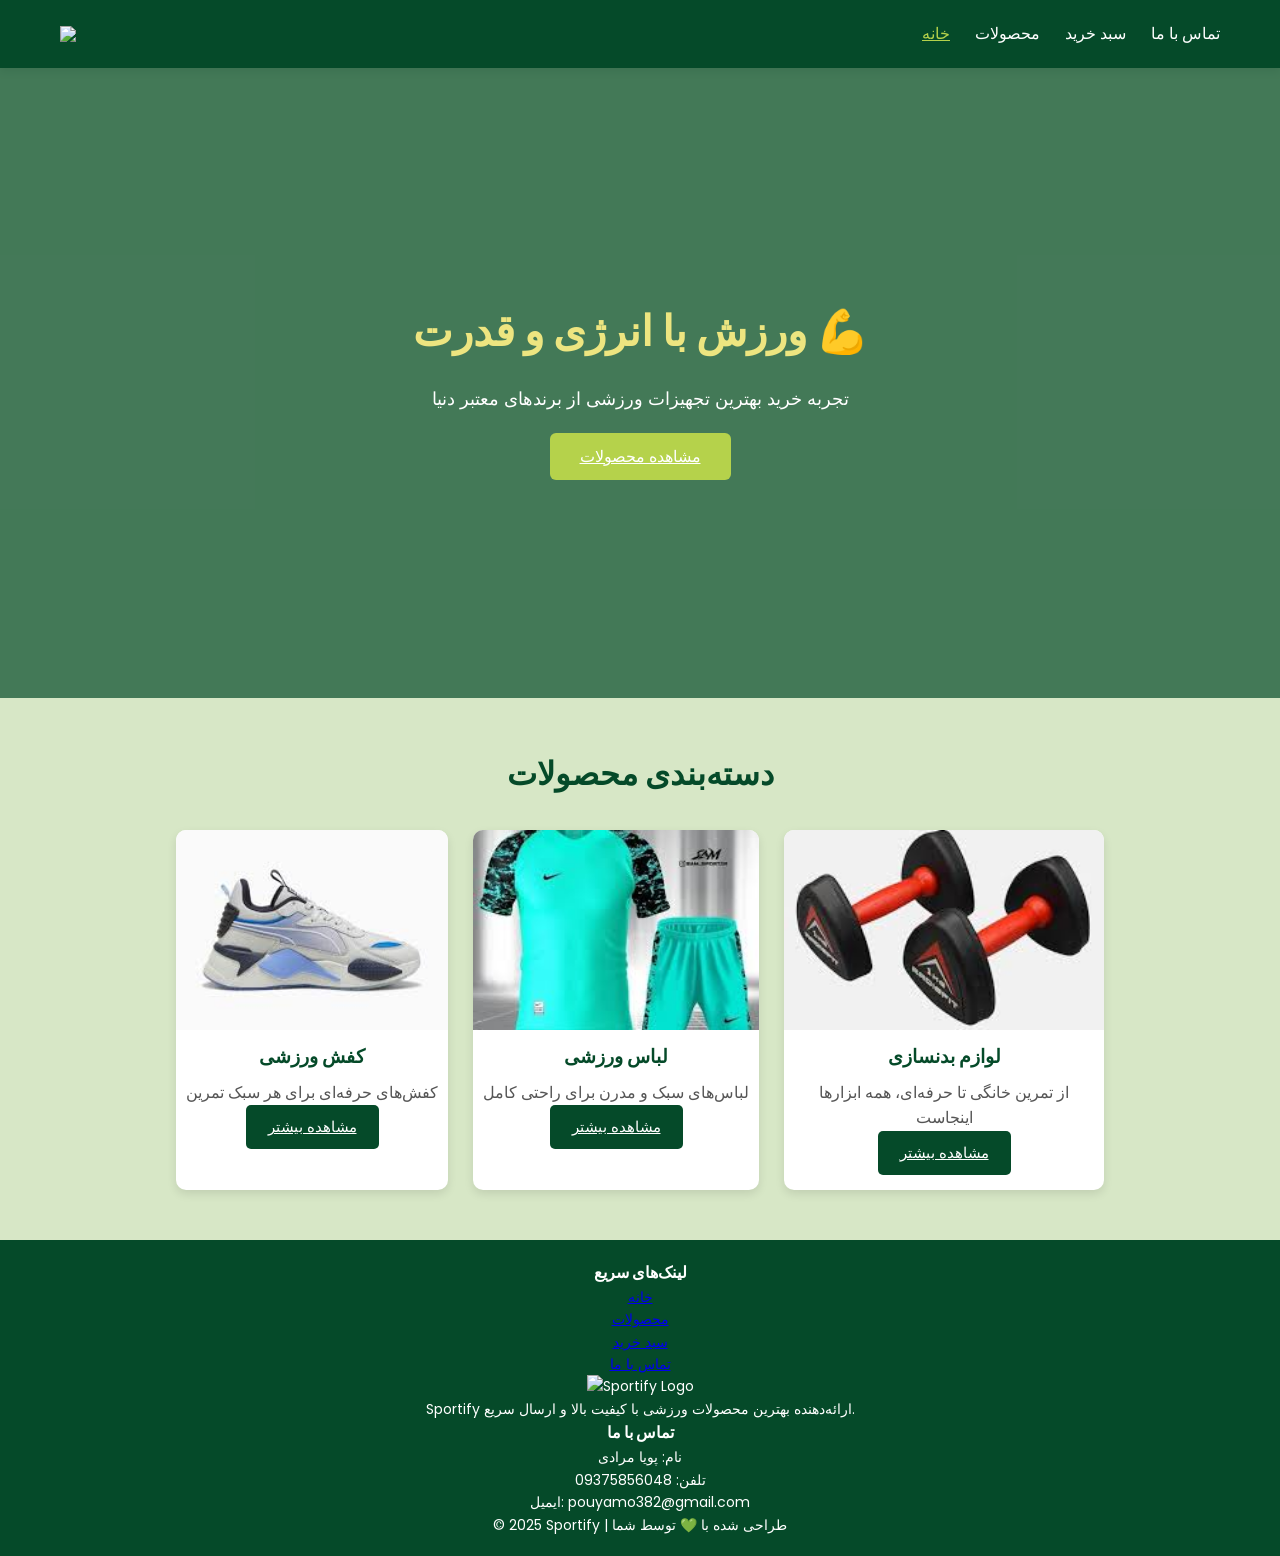
==== index.html @ aa698b8b "Update index.html" ====
<!DOCTYPE html>
<html lang="fa">
<head>
  <meta charset="UTF-8">
  <meta name="viewport" content="width=device-width, initial-scale=1.0">
  <title>فروشگاه ورزشی | Sportify</title>
  <link href="https://fonts.googleapis.com/css2?family=Poppins:wght@300;400;600&display=swap" rel="stylesheet">
  <link rel="stylesheet" href="assets/css/style.css">
  <link rel="stylesheet" href="assets/css/light.css">
</head>
<body>

<header>
  <nav class="navbar">
<div class="logo">
  <img src="assets/logo/logonomy-1763446210430.jpeg" >
  
</div>
    <ul class="nav-menu">
      <li><a href="index.html" class="active">خانه</a></li>
      <li><a href="product.html">محصولات</a></li>
      <li><a href="cart.html">سبد خرید</a></li>
     
      <li><a href="contact.html">تماس با ما</a></li>
    </ul>
  </nav>
</header>

<section class="hero">
  <div class="overlay"></div>
  <div class="hero-content">
    <h1>ورزش با انرژی و قدرت 💪</h1>
    <p>تجربه خرید بهترین تجهیزات ورزشی از برندهای معتبر دنیا</p>
    <a href="product.html" class="btn-primary">مشاهده محصولات</a>
  </div>
</section>

<section class="categories">
  <h2>دسته‌بندی محصولات</h2>
  <div class="category-cards">
    <div class="category-card">
      <img src="assets/images/x.jpg" alt="کفش ورزشی">
      <h3>کفش ورزشی</h3>
      <p>کفش‌های حرفه‌ای برای هر سبک تمرین</p>
      <a href="product.html" class="btn-accent">مشاهده بیشتر</a>
    </div>
    <div class="category-card">
      <img src="assets/images/sport.jpg" alt="لباس ورزشی">
      <h3>لباس ورزشی</h3>
      <p>لباس‌های سبک و مدرن برای راحتی کامل</p>
      <a href="product.html" class="btn-accent">مشاهده بیشتر</a>
    </div>
    <div class="category-card">
      <img src="assets/images/b.jpg" alt="لوازم بدنسازی">
      <h3>لوازم بدنسازی</h3>
      <p>از تمرین خانگی تا حرفه‌ای، همه ابزارها اینجاست</p>
      <a href="product.html" class="btn-accent">مشاهده بیشتر</a>
    </div>
  </div>
</section>

<footer>
  <div class="footer-container">
    <!-- لینک‌های سریع سمت چپ -->
    <div class="footer-links">
      <h3>لینک‌های سریع</h3>
      <ul>
        <li><a href="index.html">خانه</a></li>
        <li><a href="product.html">محصولات</a></li>
        <li><a href="cart.html">سبد خرید</a></li>
        <li><a href="contact.html">تماس با ما</a></li>
      </ul>
    </div>

    <!-- لوگو در وسط -->
    <div class="footer-logo-container">
      <img src="assets/logo/logonomy-1763446210430.jpeg" alt="Sportify Logo" class="footer-logo">
      <p class="footer-logo-text">Sportify ارائه‌دهنده بهترین محصولات ورزشی با کیفیت بالا و ارسال سریع.</p>
    </div>

    <!-- اطلاعات تماس سمت راست -->
    <div class="footer-about">
      <h3>تماس با ما</h3>
      <p>نام: پویا مرادی</p>
      <p>تلفن: 09375856048</p>
      <p>ایمیل: pouyamo382@gmail.com</p>
    </div>
  </div>

  <div class="footer-bottom">
    <p>© 2025 Sportify | طراحی شده با 💚 توسط شما</p>
  </div>
</footer>



</body>
</html>
---- assets/css/style.css ----
/* 🌈 رنگ‌ها */
:root {
  --primary: #054a29;
  --secondary: #b5d24b;
  --tertiary: #04a777;
  --accent: #ede580;
  --background: #d7e7c6;
  --surface: #ffffff;
  --text: #1a1a1a;
  --on-primary: #ffffff;
}

/* ⚙️ پایه */
* {
  margin: 0;
  padding: 0;
  box-sizing: border-box;
}

body {
  font-family: 'Poppins', sans-serif;
  background-color: var(--background);
  color: var(--text);
  line-height: 1.6;

  text-align: right; /* راست‌چین کردن تمام متن‌ها */
}


/* 🔹 هدر و منوی اصلی */
header {
  background: var(--primary);
  box-shadow: 0 4px 8px rgba(0,0,0,0.1);
}

.navbar {
  max-width: 1200px;
  margin: 0 auto;
  padding: 15px 20px;
  display: flex;
  justify-content: space-between;
  align-items: center;
}

.logo {
  font-size: 24px;
  font-weight: 700;
  color: var(--on-primary);
}

.logo span {
  color: var(--accent);
  text-decoration: underline;
}

.nav-menu {
  list-style: none;
  display: flex;
  gap: 25px;
}

.nav-menu a {
  color: var(--on-primary);
  font-weight: 500;
  font-size: 16px;
  text-decoration: none;
  transition: 0.3s ease;
}

.nav-menu a:hover,
.nav-menu a.active {
  color: var(--secondary);
  text-decoration: underline;
}

/* 🔹 Hero */
.hero {
  position: relative;
  background: url('../images/hero-bg.jpg') no-repeat center center/cover;
  height: 70vh;
  display: flex;
  align-items: center;
  justify-content: center;
  text-align: center;
  color: var(--on-primary);
}

.hero .overlay {
  position: absolute;
  top: 0;
  left: 0;
  width: 100%;
  height: 100%;
  background: rgba(5, 74, 41, 0.7);
}

.hero-content {
  position: relative;
  z-index: 2;
  max-width: 700px;
}

.hero h1 {
  font-size: 42px;
  margin-bottom: 20px;
  color: var(--accent);
}

.hero p {
  font-size: 18px;
  margin-bottom: 30px;
}

/* 🔹 دکمه‌ها */
.btn-primary {
  background-color: var(--secondary);
  color: var(--on-primary);
  padding: 12px 30px;
  border-radius: 6px;
  font-size: 16px;
  transition: 0.3s ease;
  cursor: pointer;
  border: none;
}

.btn-primary:hover {
  background-color: var(--tertiary);
}

.btn-accent {
  background-color: var(--primary);
  color: var(--on-primary);
  padding: 10px 22px;
  border-radius: 5px;
  font-size: 15px;
  transition: 0.3s ease;
}

.btn-accent:hover {
  background-color: var(--secondary);
}

/* 🔹 دسته‌بندی‌ها و کارت محصولات */
.categories, .special-products {
  max-width: 1200px;
  margin: 50px auto;
  text-align: center;
}

.categories h2, .special-products h2 {
  color: var(--primary);
  font-size: 32px;
  margin-bottom: 30px;
}

.category-cards, .product-cards {
  display: flex;
  flex-wrap: wrap;
  gap: 25px;
  justify-content: center;
}

.category-card, .product-card {
  background: var(--surface);
  border-radius: 10px;
  box-shadow: 0 4px 10px rgba(0,0,0,0.1);
  overflow: hidden;
  max-width: 320px;
  transition: 0.3s ease;
  display: flex;
  flex-direction: column;
  align-items: center;
  padding-bottom: 15px;
}

.category-card:hover, .product-card:hover {
  transform: translateY(-5px);
}

.category-card img, .product-card img {
  width: 100%;
  height: 200px;
  object-fit: cover;
}

.category-card h3, .product-card h3 {
  margin: 12px 0 8px;
  color: var(--primary);
}

.category-card p, .product-card p {
  color: #555;
  padding: 0 10px;
  text-align: center;
}

.product-card .price {
  font-weight: 600;
  color: var(--tertiary);
  margin: 10px 0;
}

/* 🔹 فرم ثبت سفارش و پرداخت */
.checkout, .payment, .invoice {
  max-width: 600px;
  margin: 40px auto;
  background: var(--surface);
  padding: 25px;
  border-radius: 8px;
  box-shadow: 0 4px 12px rgba(0,0,0,0.1);
}

.checkout h2, .payment h2, .invoice h2 {
  color: var(--primary);
  margin-bottom: 20px;
  text-align: center;
}

.form-group {
  margin-bottom: 15px;
  display: flex;
  flex-direction: column;
}

label {
  margin-bottom: 5px;
  color: var(--text);
  font-size: 16px;
  text-align: right; /* راست‌چین کردن تگ‌های label */
}

input, textarea, select {
  padding: 10px;
  border-radius: 5px;
  border: 1px solid #ccc;
  font-size: 15px;
  text-align: right; /* راست‌چین کردن محتوای input و textarea */
}
textarea {
  resize: vertical;
}

footer {
  background-color: var(--primary);
  color: var(--on-primary);
  text-align: center;
  padding: 20px 10px;
  font-size: 14px;
  margin-top: 50px;
}
/* 🔹 بخش سبد خرید */
.cart {
  max-width: 800px; /* کاهش عرض به 800px */
  margin: 50px auto;
  padding: 20px;
  background: var(--surface);
  border-radius: 10px;
  box-shadow: 0 4px 10px rgba(0,0,0,0.1);
}


.cart h2 {
  color: var(--primary);
  font-size: 28px; /* کمی کوچک‌تر کردن سایز برای متناسب‌تر بودن */
  margin-bottom: 20px;
  text-align: center;
}

.cart-items {
  display: flex;
  flex-direction: column;
  gap: 15px; /* کاهش فاصله میان آیتم‌ها */
}

.cart-item {
  display: flex;
  background: var(--surface);
  border-radius: 10px;
  box-shadow: 0 4px 8px rgba(0,0,0,0.1);
  padding: 15px;
  align-items: center;
  transition: 0.3s ease;
  justify-content: space-between; /* استفاده از space-between برای فاصله‌گذاری بهینه */
}

.cart-item:hover {
  transform: translateY(-3px);
}

.cart-item img {
  width: 80px; /* کاهش عرض تصویر برای مناسب‌تر شدن */
  height: 80px;
  object-fit: cover;
  border-radius: 8px;
  margin-left: 15px;
}

.item-details {
  flex: 1;
  display: flex;
  flex-direction: column;
  gap: 8px;
  text-align: right;
}

.item-details h3 {
  color: var(--primary);
  margin: 0;
  font-size: 16px;
}

.item-details p {
  color: var(--tertiary);
  font-weight: 600;
}

.item-details label {
  font-size: 14px;
  color: var(--text);
}

.item-details input[type="number"] {
  width: 60px;
  padding: 5px;
  border-radius: 5px;
  border: 1px solid #ccc;
  font-size: 14px;
}


.btn-remove {
  background-color: #e74c3c;
  color: #fff;
  border: none;
  padding: 4px 10px;
  border-radius: 5px;
  font-size: 12px;
  cursor: pointer;
  transition: 0.3s ease;
  width: auto;
}

.btn-remove:hover {
  background-color: #c0392b;
}

/* جمع‌بندی سبد خرید */
.cart-summary {
  display: flex;
  justify-content: space-between;
  align-items: center;
  padding: 20px;
  background: var(--surface);
  border-radius: 10px;
  box-shadow: 0 4px 10px rgba(0,0,0,0.1);
  margin-top: 20px;
}

.cart-summary p {
  font-size: 18px;
  font-weight: 600;
  color: var(--primary);
}

/* دکمه تایید در خلاصه سبد خرید */
.cart-summary .btn-primary {
  background-color: var(--secondary); /* رنگ دکمه */
  color: var(--on-primary);
  padding: 8px 16px; /* کاهش padding برای دکمه کوچکتر */
  font-size: 14px; /* اندازه فونت کوچک‌تر */
  border-radius: 5px;
  cursor: pointer;
  transition: 0.3s ease;
  width: auto; /* عرض خود دکمه */
  text-align: center;
}

.cart-summary .btn-primary:hover {
  background-color: var(--tertiary); /* تغییر رنگ در hover */
}

/* واکنش‌گرایی */
@media screen and (max-width: 768px) {
  .cart {
    max-width: 100%; /* برای دستگاه‌های کوچک، تمام عرض صفحه */
    padding: 15px; /* کاهش پدینگ */
  }

  .cart-item {
    flex-direction: column;
    align-items: flex-start;
  }

  .cart-item img {
    margin-left: 0;
    margin-bottom: 10px;
  }

  .cart-summary {
    flex-direction: column;
    align-items: flex-start;
    gap: 15px;
    text-align: left;
  }

  .cart-summary p {
    font-size: 16px;
  }

  .cart-summary .btn-primary {
    width: 100%; /* دکمه تمام عرض در صفحه موبایل */
  }
}
/* انتخاب محل تحویل */
.delivery-location {
  margin: 20px 0;
}

.delivery-location input {
  margin-right: 10px;
}

/* انتخاب تاریخ و زمان تحویل */
.delivery-date {
  margin: 20px 0;
}

.delivery-date input {
  margin: 5px 0;
  padding: 8px;
  border-radius: 5px;
  border: 1px solid #ccc;

}

/* انتخاب زمان پرداخت */
.payment-time {
  margin: 20px 0;
}

.payment-time input {
  margin-right: 10px;
}

/* انتخاب نحوه پرداخت */
.payment-method {
  margin: 20px 0;
}

.payment-method select {
  padding: 8px;
  border-radius: 5px;
  border: 1px solid #ccc;
  font-size: 14px;
}

/* پیش فاکتور */
.invoice-preview table {
  width: 100%;
  border-collapse: collapse;
}

.invoice-preview th, .invoice-preview td {
  padding: 10px;
  text-align: left;
  border-bottom: 1px solid #ddd;
  text-align: right;
}

.invoice-preview p {
  margin-top: 15px;
  font-size: 18px;
  font-weight: bold;
}
---- assets/css/light.css ----
.light {
  --md-sys-color-primary: rgb(64 104 54);
  --md-sys-color-surface-tint: rgb(64 104 54);
  --md-sys-color-on-primary: rgb(255 255 255);
  --md-sys-color-primary-container: rgb(192 239 175);
  --md-sys-color-on-primary-container: rgb(41 80 32);
  --md-sys-color-secondary: rgb(64 104 53);
  --md-sys-color-on-secondary: rgb(255 255 255);
  --md-sys-color-secondary-container: rgb(193 239 175);
  --md-sys-color-on-secondary-container: rgb(41 79 32);
  --md-sys-color-tertiary: rgb(33 106 77);
  --md-sys-color-on-tertiary: rgb(255 255 255);
  --md-sys-color-tertiary-container: rgb(169 242 205);
  --md-sys-color-on-tertiary-container: rgb(0 81 55);
  --md-sys-color-error: rgb(186 26 26);
  --md-sys-color-on-error: rgb(255 255 255);
  --md-sys-color-error-container: rgb(255 218 214);
  --md-sys-color-on-error-container: rgb(147 0 10);
  --md-sys-color-background: rgb(248 251 241);
  --md-sys-color-on-background: rgb(25 29 23);
  --md-sys-color-surface: rgb(248 251 241);
  --md-sys-color-on-surface: rgb(25 29 23);
  --md-sys-color-surface-variant: rgb(223 228 215);
  --md-sys-color-on-surface-variant: rgb(67 72 63);
  --md-sys-color-outline: rgb(115 121 110);
  --md-sys-color-outline-variant: rgb(195 200 188);
  --md-sys-color-shadow: rgb(0 0 0);
  --md-sys-color-scrim: rgb(0 0 0);
  --md-sys-color-inverse-surface: rgb(46 50 43);
  --md-sys-color-inverse-on-surface: rgb(239 242 232);
  --md-sys-color-inverse-primary: rgb(165 211 149);
  --md-sys-color-primary-fixed: rgb(192 239 175);
  --md-sys-color-on-primary-fixed: rgb(1 34 0);
  --md-sys-color-primary-fixed-dim: rgb(165 211 149);
  --md-sys-color-on-primary-fixed-variant: rgb(41 80 32);
  --md-sys-color-secondary-fixed: rgb(193 239 175);
  --md-sys-color-on-secondary-fixed: rgb(1 34 0);
  --md-sys-color-secondary-fixed-dim: rgb(166 211 149);
  --md-sys-color-on-secondary-fixed-variant: rgb(41 79 32);
  --md-sys-color-tertiary-fixed: rgb(169 242 205);
  --md-sys-color-on-tertiary-fixed: rgb(0 33 20);
  --md-sys-color-tertiary-fixed-dim: rgb(141 213 178);
  --md-sys-color-on-tertiary-fixed-variant: rgb(0 81 55);
  --md-sys-color-surface-dim: rgb(216 219 210);
  --md-sys-color-surface-bright: rgb(248 251 241);
  --md-sys-color-surface-container-lowest: rgb(255 255 255);
  --md-sys-color-surface-container-low: rgb(242 245 235);
  --md-sys-color-surface-container: rgb(236 239 229);
  --md-sys-color-surface-container-high: rgb(230 233 224);
  --md-sys-color-surface-container-highest: rgb(225 228 218);
}
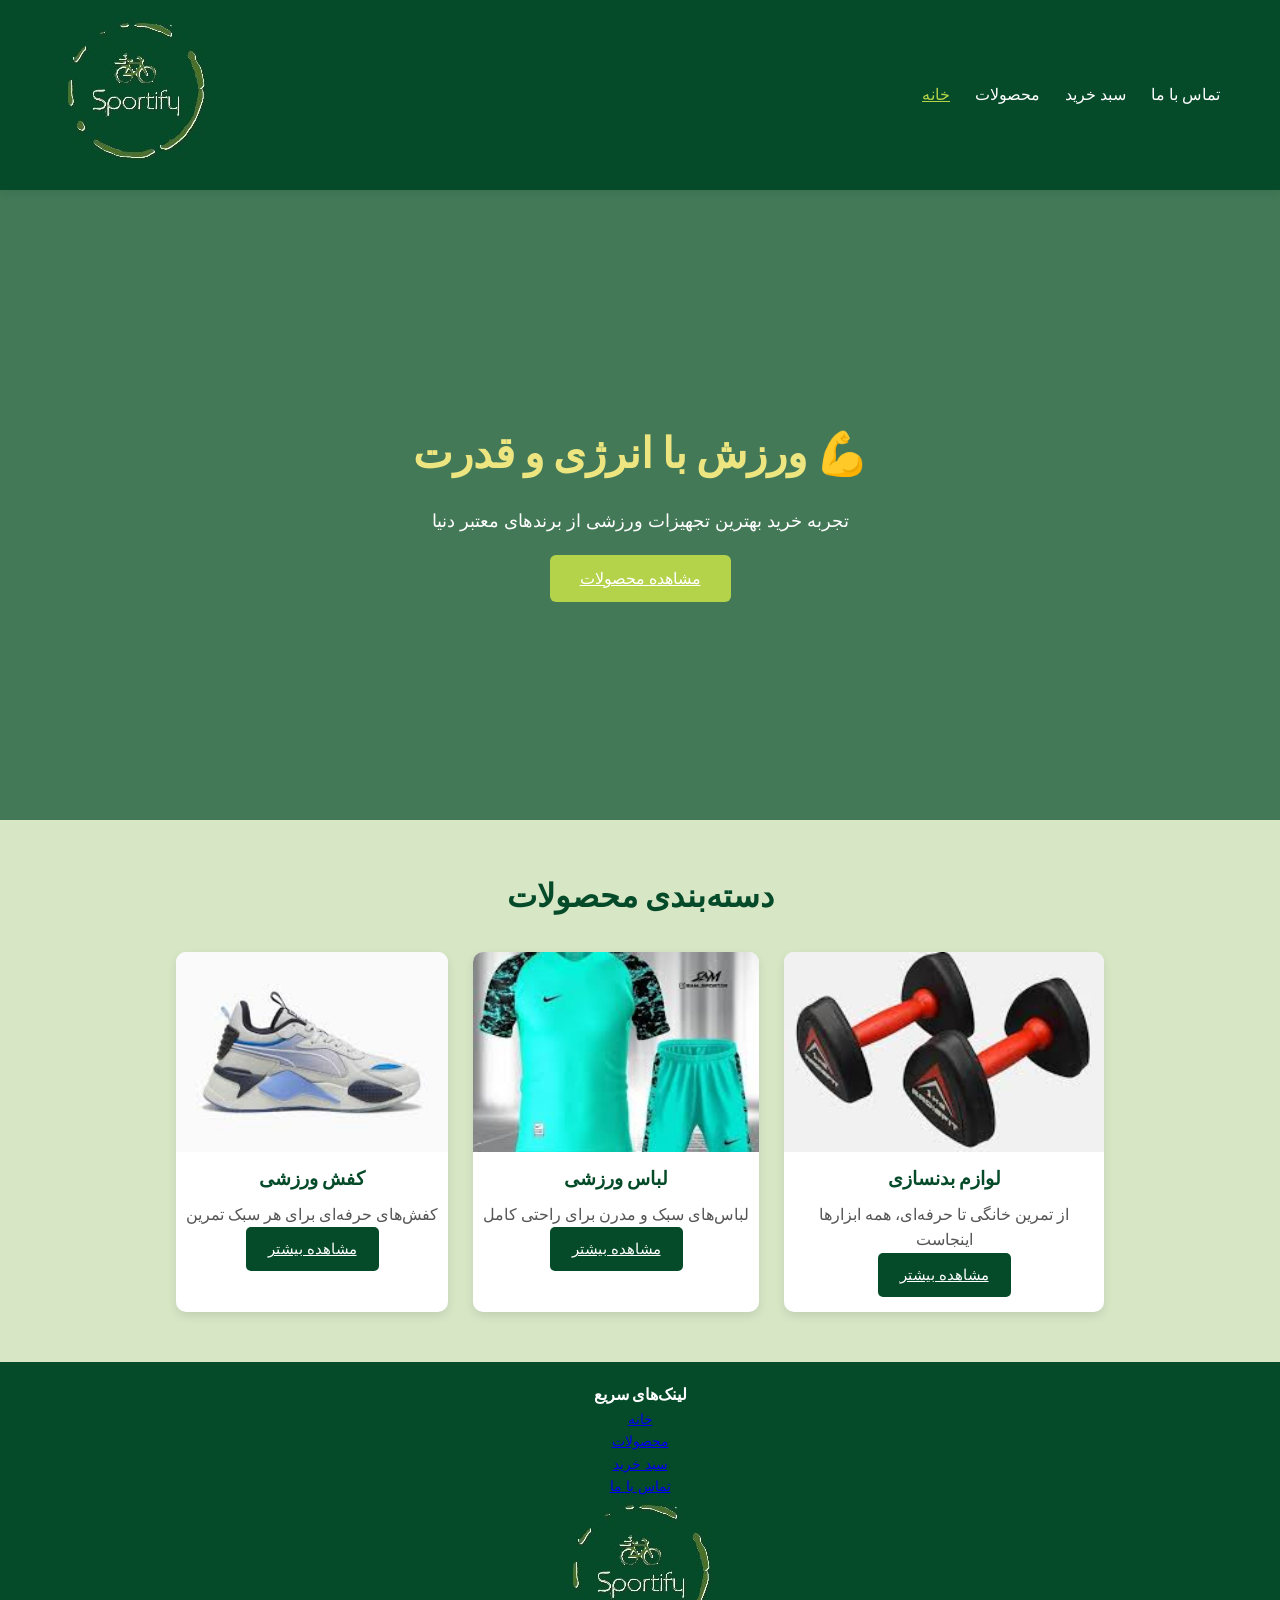
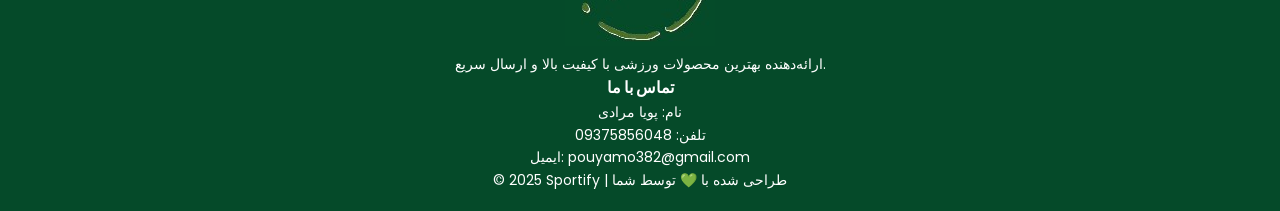
==== commit f0b8e001: "Update index.html" ====
--- a/index.html
+++ b/index.html
@@ -75,7 +75,7 @@
     <!-- لوگو در وسط -->
     <div class="footer-logo-container">
       <img src="assets/logo/logonomy-1763446210430.jpeg" alt="Sportify Logo" class="footer-logo">
-      <p class="footer-logo-text">Sportify ارائه‌دهنده بهترین محصولات ورزشی با کیفیت بالا و ارسال سریع.</p>
+      <p class="footer-logo-text"> ارائه‌دهنده بهترین محصولات ورزشی با کیفیت بالا و ارسال سریع.</p>
     </div>
 
     <!-- اطلاعات تماس سمت راست -->
@@ -96,3 +96,4 @@
 
 </body>
 </html>
+
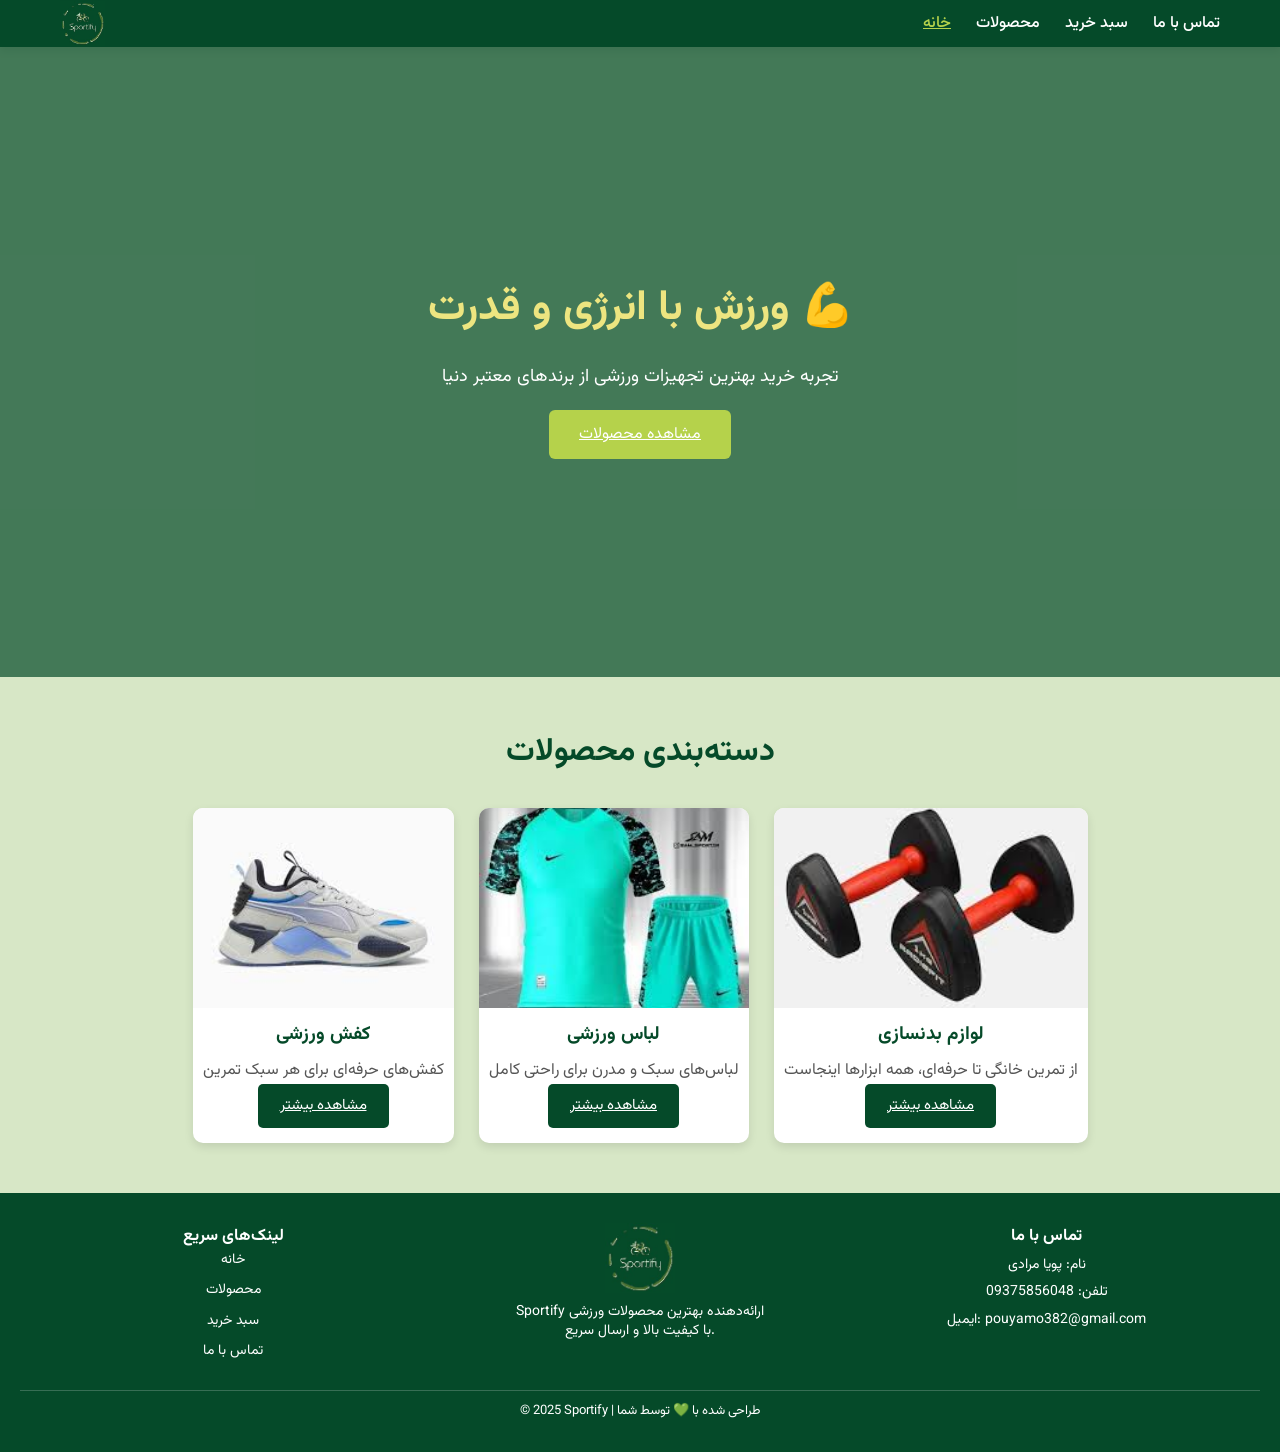
==== commit 44f7c446: "Update index.html" ====
--- a/index.html
+++ b/index.html
@@ -7,6 +7,10 @@
   <link href="https://fonts.googleapis.com/css2?family=Poppins:wght@300;400;600&display=swap" rel="stylesheet">
   <link rel="stylesheet" href="assets/css/style.css">
   <link rel="stylesheet" href="assets/css/light.css">
+  <link rel="preconnect" href="https://fonts.googleapis.com">
+<link rel="preconnect" href="https://fonts.gstatic.com" crossorigin>
+<link href="https://fonts.googleapis.com/css2?family=Vazirmatn:wght@100..900&display=swap" rel="stylesheet">
+
 </head>
 <body>
 
@@ -75,7 +79,7 @@
     <!-- لوگو در وسط -->
     <div class="footer-logo-container">
       <img src="assets/logo/logonomy-1763446210430.jpeg" alt="Sportify Logo" class="footer-logo">
-      <p class="footer-logo-text"> ارائه‌دهنده بهترین محصولات ورزشی با کیفیت بالا و ارسال سریع.</p>
+      <p class="footer-logo-text">Sportify ارائه‌دهنده بهترین محصولات ورزشی با کیفیت بالا و ارسال سریع.</p>
     </div>
 
     <!-- اطلاعات تماس سمت راست -->
@@ -96,4 +100,3 @@
 
 </body>
 </html>
-
--- a/assets/css/style.css
+++ b/assets/css/style.css
@@ -1,4 +1,4 @@
-/* 🌈 رنگ‌ها */
+
 :root {
   --primary: #054a29;
   --secondary: #b5d24b;
@@ -10,7 +10,7 @@
   --on-primary: #ffffff;
 }
 
-/* ⚙️ پایه */
+
 * {
   margin: 0;
   padding: 0;
@@ -18,11 +18,10 @@
 }
 
 body {
-  font-family: 'Poppins', sans-serif;
+  font-family: 'Vazirmatn', sans-serif; /* تغییر فونت به Vazirmatn */
   background-color: var(--background);
   color: var(--text);
   line-height: 1.6;
-
   text-align: right; /* راست‌چین کردن تمام متن‌ها */
 }
 
@@ -36,22 +35,36 @@
 .navbar {
   max-width: 1200px;
   margin: 0 auto;
-  padding: 15px 20px;
+  padding: 1px 20px;
   display: flex;
   justify-content: space-between;
   align-items: center;
 }
 
 .logo {
+  display: flex;
+  align-items: center;
+  gap: 100px;
   font-size: 24px;
   font-weight: 700;
   color: var(--on-primary);
+  margin-right: auto;
+  padding-left: 0;
+}
+
+.logo img {
+  height: 45px;
+  width: auto;
+  display: block;
 }
 
 .logo span {
   color: var(--accent);
   text-decoration: underline;
-}
+  font-size: 22px;
+  font-weight: 700;
+}
+
 
 .nav-menu {
   list-style: none;
@@ -332,12 +345,14 @@
   background-color: #e74c3c;
   color: #fff;
   border: none;
-  padding: 4px 10px;
-  border-radius: 5px;
-  font-size: 12px;
+  padding: 8px 20px; 
+  border-radius: 5px;
+  font-size: 14px;
   cursor: pointer;
   transition: 0.3s ease;
-  width: auto;
+  width: auto; 
+  display: inline-block; 
+  text-align: center; 
 }
 
 .btn-remove:hover {
@@ -472,3 +487,88 @@
   font-size: 18px;
   font-weight: bold;
 }
+footer {
+  background-color: var(--primary);
+  color: var(--on-primary);
+  padding: 30px 20px;
+  font-size: 14px;
+}
+
+.footer-container {
+  display: flex;
+  justify-content: space-between;
+  align-items: flex-start;
+  max-width: 1200px;
+  margin: 0 auto;
+  gap: 20px;
+  flex-wrap: wrap;
+  text-align: center;
+}
+
+.footer-links, .footer-about, .footer-logo-container {
+  flex: 1 1 30%;
+}
+
+.footer-links ul {
+  list-style: none;
+  padding: 0;
+}
+
+.footer-links ul li {
+  margin-bottom: 8px;
+}
+
+.footer-links ul li a {
+  color: var(--on-primary);
+  text-decoration: none;
+  transition: 0.3s;
+}
+
+.footer-links ul li a:hover {
+  color: var(--secondary);
+}
+
+/* لوگو و متن زیر آن */
+.footer-logo-container {
+  display: flex;
+  flex-direction: column;
+  align-items: center;
+  text-align: center;
+}
+
+.footer-logo {
+  height: 70px;
+  width: auto;
+  margin-bottom: 10px;
+}
+
+.footer-logo-text {
+  font-size: 14px;
+  color: var(--on-primary);
+  max-width: 250px;
+  line-height: 1.4;
+}
+
+.footer-about p {
+  margin: 5px 0;
+}
+
+.footer-bottom {
+  margin-top: 20px;
+  text-align: center;
+  font-size: 13px;
+  border-top: 1px solid rgba(255,255,255,0.2);
+  padding-top: 10px;
+}
+
+/* واکنش‌گرایی برای موبایل */
+@media screen and (max-width: 768px) {
+  .footer-container {
+    flex-direction: column;
+    gap: 20px;
+  }
+
+  .footer-links, .footer-about, .footer-logo-container {
+    text-align: center;
+  }
+}
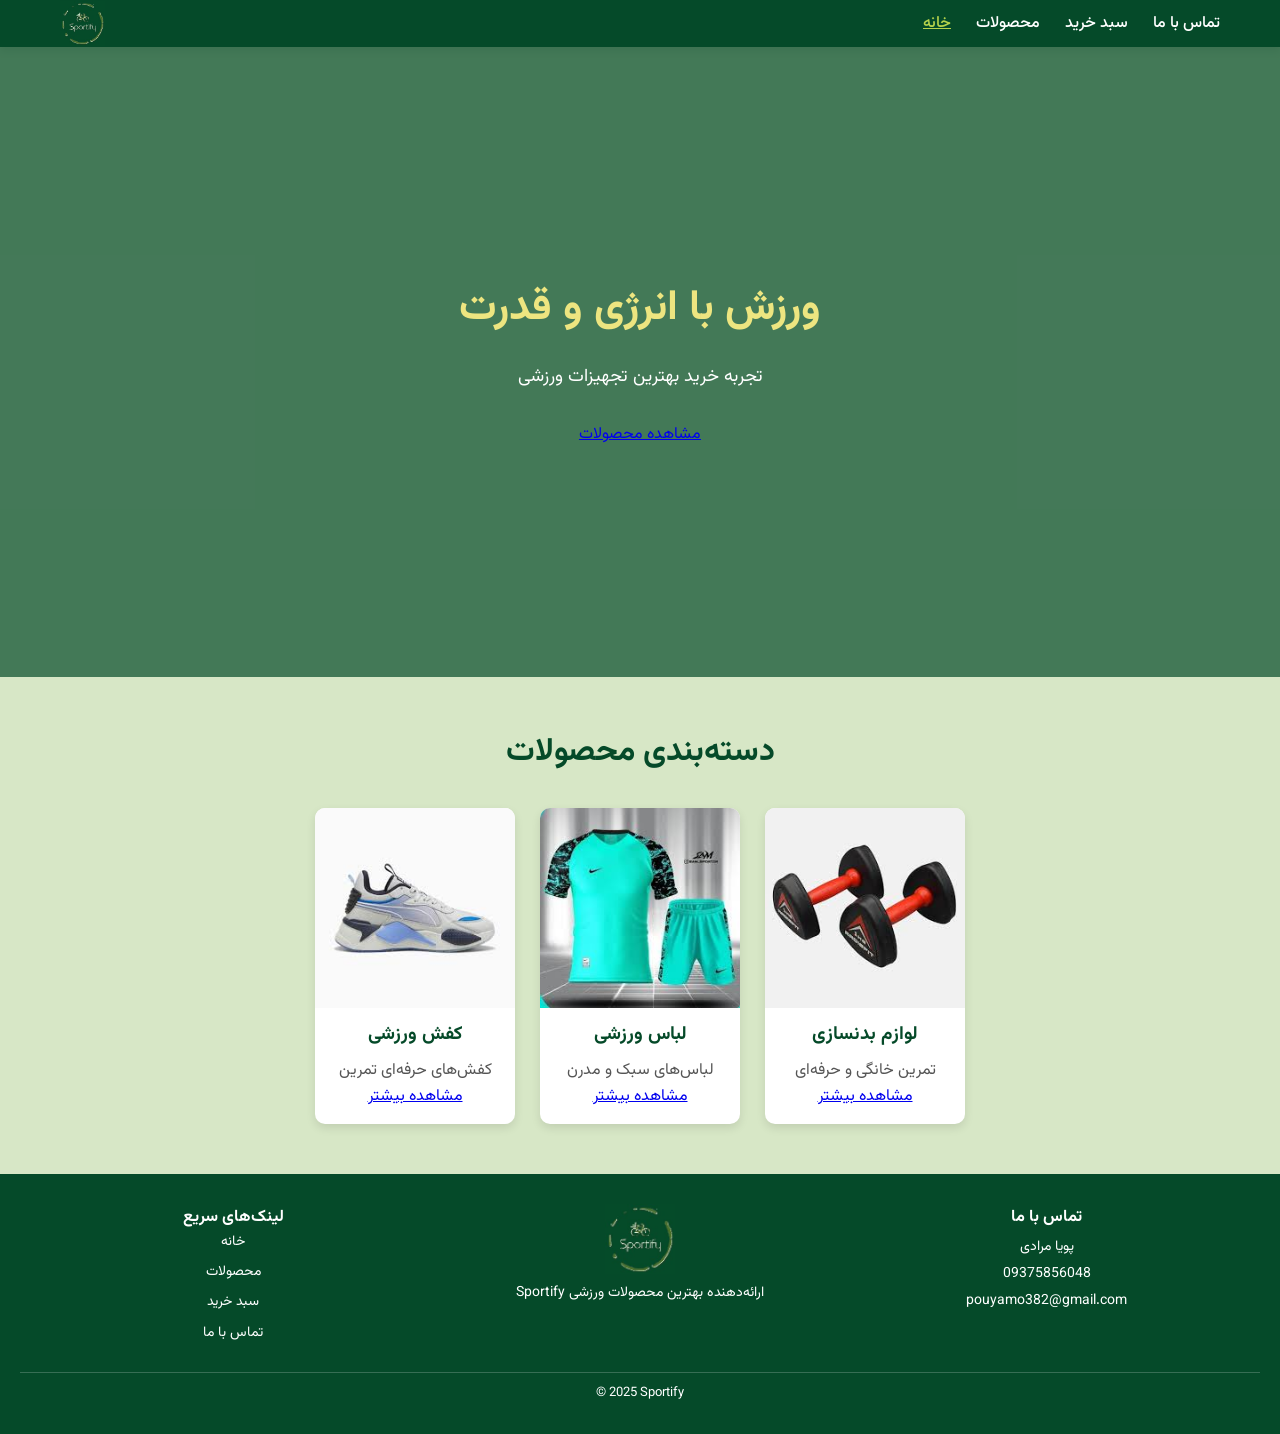
==== commit ad6f3291: "Update index.html update" ====
--- a/index.html
+++ b/index.html
@@ -4,27 +4,26 @@
   <meta charset="UTF-8">
   <meta name="viewport" content="width=device-width, initial-scale=1.0">
   <title>فروشگاه ورزشی | Sportify</title>
-  <link href="https://fonts.googleapis.com/css2?family=Poppins:wght@300;400;600&display=swap" rel="stylesheet">
+
   <link rel="stylesheet" href="assets/css/style.css">
   <link rel="stylesheet" href="assets/css/light.css">
+
   <link rel="preconnect" href="https://fonts.googleapis.com">
-<link rel="preconnect" href="https://fonts.gstatic.com" crossorigin>
-<link href="https://fonts.googleapis.com/css2?family=Vazirmatn:wght@100..900&display=swap" rel="stylesheet">
-
+  <link rel="preconnect" href="https://fonts.gstatic.com" crossorigin>
+  <link href="https://fonts.googleapis.com/css2?family=Vazirmatn:wght@100..900&display=swap" rel="stylesheet">
 </head>
 <body>
 
 <header>
   <nav class="navbar">
-<div class="logo">
-  <img src="assets/logo/logonomy-1763446210430.jpeg" >
-  
-</div>
+    <div class="logo">
+      <img src="assets/logo/logonomy-1763446210430.jpeg">
+    </div>
+
     <ul class="nav-menu">
       <li><a href="index.html" class="active">خانه</a></li>
       <li><a href="product.html">محصولات</a></li>
       <li><a href="cart.html">سبد خرید</a></li>
-     
       <li><a href="contact.html">تماس با ما</a></li>
     </ul>
   </nav>
@@ -33,39 +32,53 @@
 <section class="hero">
   <div class="overlay"></div>
   <div class="hero-content">
-    <h1>ورزش با انرژی و قدرت 💪</h1>
-    <p>تجربه خرید بهترین تجهیزات ورزشی از برندهای معتبر دنیا</p>
-    <a href="product.html" class="btn-primary">مشاهده محصولات</a>
+    <h1>ورزش با انرژی و قدرت</h1>
+    <p>تجربه خرید بهترین تجهیزات ورزشی</p>
+
+    <a href="product.html" class="md-btn md-filled md-small">
+      مشاهده محصولات
+    </a>
   </div>
 </section>
 
 <section class="categories">
   <h2>دسته‌بندی محصولات</h2>
+
   <div class="category-cards">
-    <div class="category-card">
-      <img src="assets/images/x.jpg" alt="کفش ورزشی">
+    <div class="category-card md-card md-card-elevated">
+      <img src="assets/images/x.jpg">
       <h3>کفش ورزشی</h3>
-      <p>کفش‌های حرفه‌ای برای هر سبک تمرین</p>
-      <a href="product.html" class="btn-accent">مشاهده بیشتر</a>
+      <p>کفش‌های حرفه‌ای تمرین</p>
+
+      <a href="product.html" class="md-btn md-tonal md-small">
+        مشاهده بیشتر
+      </a>
     </div>
-    <div class="category-card">
-      <img src="assets/images/sport.jpg" alt="لباس ورزشی">
+
+    <div class="category-card md-card md-card-elevated">
+      <img src="assets/images/sport.jpg">
       <h3>لباس ورزشی</h3>
-      <p>لباس‌های سبک و مدرن برای راحتی کامل</p>
-      <a href="product.html" class="btn-accent">مشاهده بیشتر</a>
+      <p>لباس‌های سبک و مدرن</p>
+
+      <a href="product.html" class="md-btn md-tonal md-small">
+        مشاهده بیشتر
+      </a>
     </div>
-    <div class="category-card">
-      <img src="assets/images/b.jpg" alt="لوازم بدنسازی">
+
+    <div class="category-card md-card md-card-elevated">
+      <img src="assets/images/b.jpg">
       <h3>لوازم بدنسازی</h3>
-      <p>از تمرین خانگی تا حرفه‌ای، همه ابزارها اینجاست</p>
-      <a href="product.html" class="btn-accent">مشاهده بیشتر</a>
+      <p>تمرین خانگی و حرفه‌ای</p>
+
+      <a href="product.html" class="md-btn md-tonal md-small">
+        مشاهده بیشتر
+      </a>
     </div>
   </div>
 </section>
 
 <footer>
   <div class="footer-container">
-    <!-- لینک‌های سریع سمت چپ -->
     <div class="footer-links">
       <h3>لینک‌های سریع</h3>
       <ul>
@@ -76,27 +89,25 @@
       </ul>
     </div>
 
-    <!-- لوگو در وسط -->
     <div class="footer-logo-container">
-      <img src="assets/logo/logonomy-1763446210430.jpeg" alt="Sportify Logo" class="footer-logo">
-      <p class="footer-logo-text">Sportify ارائه‌دهنده بهترین محصولات ورزشی با کیفیت بالا و ارسال سریع.</p>
+      <img src="assets/logo/logonomy-1763446210430.jpeg" class="footer-logo">
+      <p class="footer-logo-text">
+        Sportify ارائه‌دهنده بهترین محصولات ورزشی
+      </p>
     </div>
 
-    <!-- اطلاعات تماس سمت راست -->
     <div class="footer-about">
       <h3>تماس با ما</h3>
-      <p>نام: پویا مرادی</p>
-      <p>تلفن: 09375856048</p>
-      <p>ایمیل: pouyamo382@gmail.com</p>
+      <p>پویا مرادی</p>
+      <p>09375856048</p>
+      <p>pouyamo382@gmail.com</p>
     </div>
   </div>
 
   <div class="footer-bottom">
-    <p>© 2025 Sportify | طراحی شده با 💚 توسط شما</p>
+    © 2025 Sportify
   </div>
 </footer>
 
-
-
 </body>
 </html>
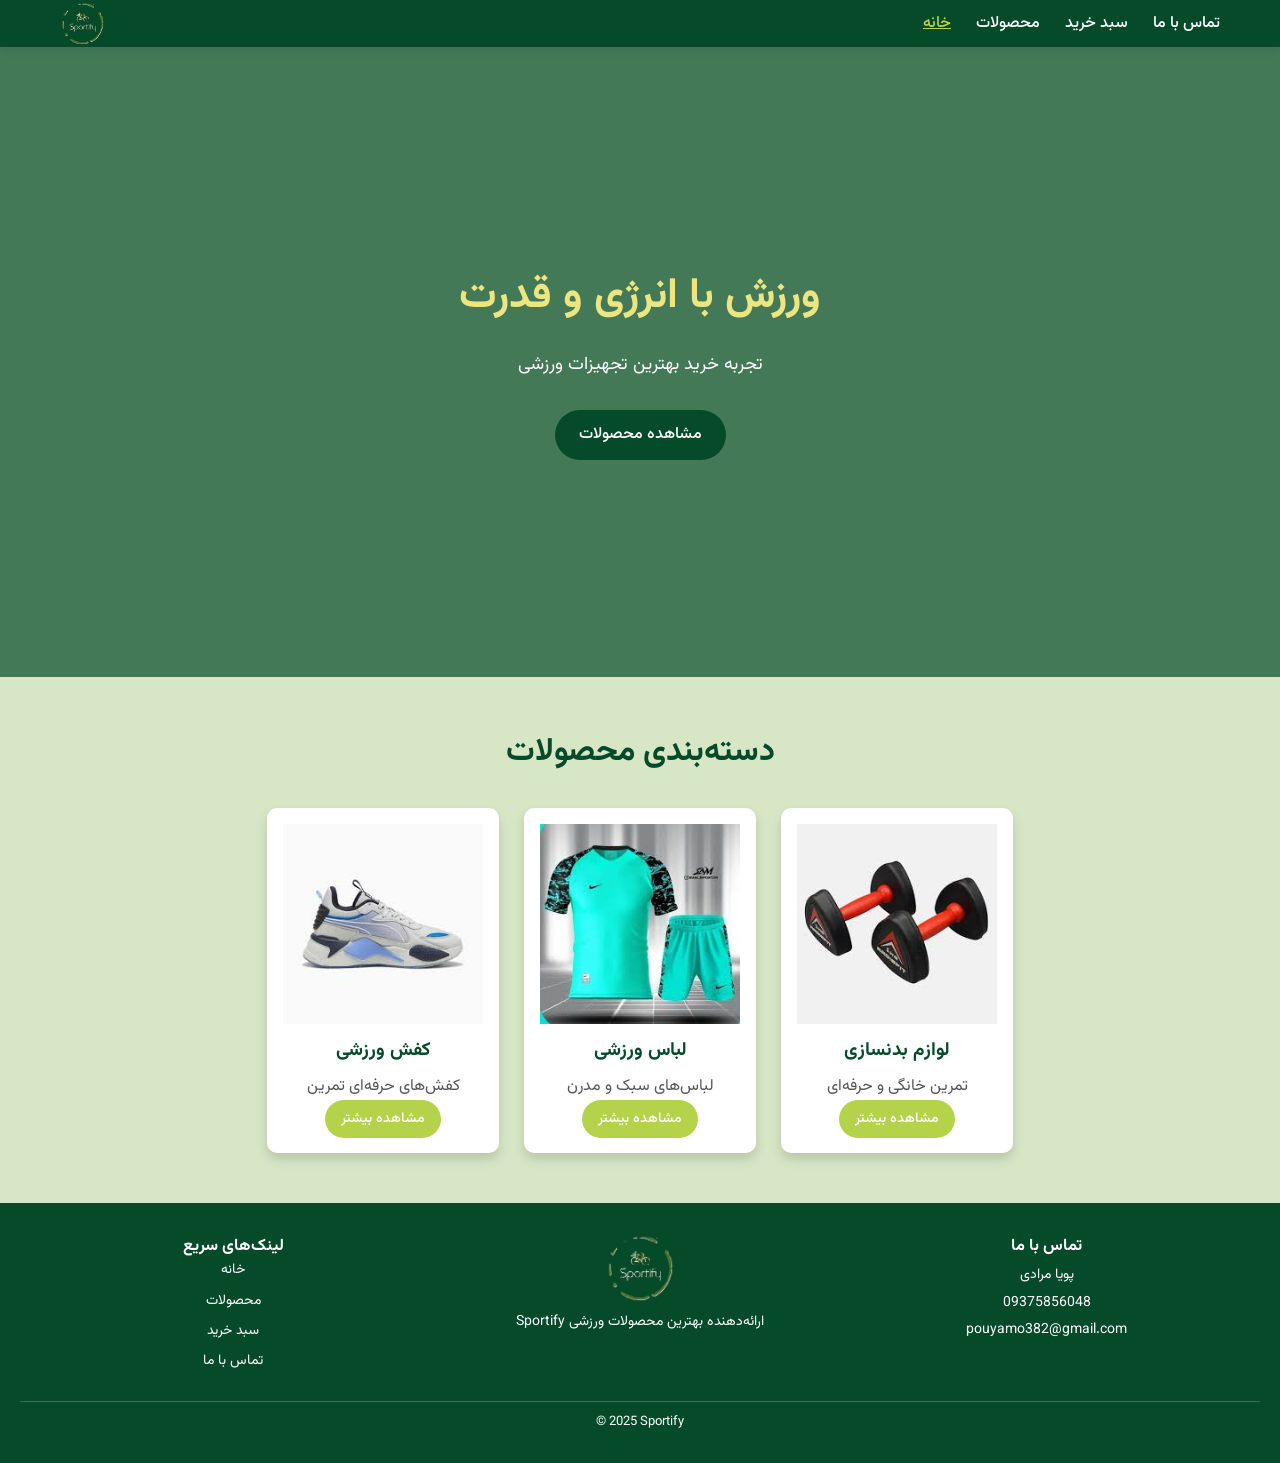
==== commit ec8cbd8c: "Update index.html" ====
--- a/index.html
+++ b/index.html
@@ -34,45 +34,32 @@
   <div class="hero-content">
     <h1>ورزش با انرژی و قدرت</h1>
     <p>تجربه خرید بهترین تجهیزات ورزشی</p>
-
-    <a href="product.html" class="md-btn md-filled md-small">
-      مشاهده محصولات
-    </a>
+    <a href="product.html" class="md-btn md-filled md-medium">مشاهده محصولات</a>
   </div>
 </section>
 
 <section class="categories">
   <h2>دسته‌بندی محصولات</h2>
-
   <div class="category-cards">
     <div class="category-card md-card md-card-elevated">
-      <img src="assets/images/x.jpg">
+      <img src="assets/images/x.jpg" alt="کفش ورزشی">
       <h3>کفش ورزشی</h3>
       <p>کفش‌های حرفه‌ای تمرین</p>
-
-      <a href="product.html" class="md-btn md-tonal md-small">
-        مشاهده بیشتر
-      </a>
+      <a href="product.html" class="md-btn md-tonal md-small">مشاهده بیشتر</a>
     </div>
 
     <div class="category-card md-card md-card-elevated">
-      <img src="assets/images/sport.jpg">
+      <img src="assets/images/sport.jpg" alt="لباس ورزشی">
       <h3>لباس ورزشی</h3>
       <p>لباس‌های سبک و مدرن</p>
-
-      <a href="product.html" class="md-btn md-tonal md-small">
-        مشاهده بیشتر
-      </a>
+      <a href="product.html" class="md-btn md-tonal md-small">مشاهده بیشتر</a>
     </div>
 
     <div class="category-card md-card md-card-elevated">
-      <img src="assets/images/b.jpg">
+      <img src="assets/images/b.jpg" alt="لوازم بدنسازی">
       <h3>لوازم بدنسازی</h3>
       <p>تمرین خانگی و حرفه‌ای</p>
-
-      <a href="product.html" class="md-btn md-tonal md-small">
-        مشاهده بیشتر
-      </a>
+      <a href="product.html" class="md-btn md-tonal md-small">مشاهده بیشتر</a>
     </div>
   </div>
 </section>
@@ -91,9 +78,7 @@
 
     <div class="footer-logo-container">
       <img src="assets/logo/logonomy-1763446210430.jpeg" class="footer-logo">
-      <p class="footer-logo-text">
-        Sportify ارائه‌دهنده بهترین محصولات ورزشی
-      </p>
+      <p class="footer-logo-text">Sportify ارائه‌دهنده بهترین محصولات ورزشی</p>
     </div>
 
     <div class="footer-about">
@@ -104,9 +89,7 @@
     </div>
   </div>
 
-  <div class="footer-bottom">
-    © 2025 Sportify
-  </div>
+  <div class="footer-bottom">© 2025 Sportify</div>
 </footer>
 
 </body>
--- a/assets/css/style.css
+++ b/assets/css/style.css
@@ -1,4 +1,3 @@
-
 :root {
   --primary: #054a29;
   --secondary: #b5d24b;
@@ -10,7 +9,6 @@
   --on-primary: #ffffff;
 }
 
-
 * {
   margin: 0;
   padding: 0;
@@ -18,13 +16,12 @@
 }
 
 body {
-  font-family: 'Vazirmatn', sans-serif; /* تغییر فونت به Vazirmatn */
+  font-family: 'Vazirmatn', sans-serif;
   background-color: var(--background);
   color: var(--text);
   line-height: 1.6;
-  text-align: right; /* راست‌چین کردن تمام متن‌ها */
-}
-
+  text-align: right;
+}
 
 /* 🔹 هدر و منوی اصلی */
 header {
@@ -64,7 +61,6 @@
   font-size: 22px;
   font-weight: 700;
 }
-
 
 .nav-menu {
   list-style: none;
@@ -124,34 +120,44 @@
   margin-bottom: 30px;
 }
 
-/* 🔹 دکمه‌ها */
-.btn-primary {
-  background-color: var(--secondary);
-  color: var(--on-primary);
-  padding: 12px 30px;
-  border-radius: 6px;
-  font-size: 16px;
-  transition: 0.3s ease;
+/* 🔹 دکمه‌های متریال */
+.md-btn {
+  border: none;
+  border-radius: 50px; /* کاملاً گرد */
   cursor: pointer;
-  border: none;
-}
-
-.btn-primary:hover {
-  background-color: var(--tertiary);
-}
-
-.btn-accent {
-  background-color: var(--primary);
-  color: var(--on-primary);
-  padding: 10px 22px;
-  border-radius: 5px;
-  font-size: 15px;
-  transition: 0.3s ease;
-}
-
-.btn-accent:hover {
-  background-color: var(--secondary);
-}
+  font-family: inherit;
+  font-weight: 500;
+  transition: all 0.3s ease;
+  display: inline-flex;
+  align-items: center;
+  justify-content: center;
+  text-align: center;
+  text-decoration: none;
+}
+
+/* استایل‌های دکمه */
+.md-filled { background-color: var(--primary); color: var(--on-primary); }
+.md-outlined { background-color: transparent; color: var(--primary); border: 2px solid var(--primary); }
+.md-tonal { background-color: var(--secondary); color: var(--on-primary); }
+.md-elevated { background-color: var(--surface); color: var(--primary); box-shadow: 0 4px 6px rgba(0,0,0,0.15); }
+.md-text { background-color: transparent; color: var(--primary); }
+
+/* سایزهای دکمه */
+.md-x-small { padding: 4px 12px; font-size: 12px; }
+.md-small   { padding: 8px 16px; font-size: 14px; }
+.md-medium  { padding: 12px 24px; font-size: 16px; }
+.md-large   { padding: 16px 32px; font-size: 18px; }
+.md-x-large { padding: 20px 40px; font-size: 20px; }
+
+/* حالت hover */
+.md-btn:hover { filter: brightness(0.9); }
+
+/* 🔹 کارت‌های متریال */
+.md-card { border-radius: 12px; padding: 16px; background-color: var(--surface); transition: all 0.3s ease; }
+.md-card-filled { background-color: var(--surface); }
+.md-card-outlined { background-color: transparent; border: 2px solid var(--primary); }
+.md-card-elevated { background-color: var(--surface); box-shadow: 0 6px 12px rgba(0,0,0,0.15); }
+.md-card-elevated:hover { box-shadow: 0 8px 16px rgba(0,0,0,0.2); }
 
 /* 🔹 دسته‌بندی‌ها و کارت محصولات */
 .categories, .special-products {
@@ -174,9 +180,7 @@
 }
 
 .category-card, .product-card {
-  background: var(--surface);
   border-radius: 10px;
-  box-shadow: 0 4px 10px rgba(0,0,0,0.1);
   overflow: hidden;
   max-width: 320px;
   transition: 0.3s ease;
@@ -186,9 +190,7 @@
   padding-bottom: 15px;
 }
 
-.category-card:hover, .product-card:hover {
-  transform: translateY(-5px);
-}
+.category-card:hover, .product-card:hover { transform: translateY(-5px); }
 
 .category-card img, .product-card img {
   width: 100%;
@@ -239,7 +241,7 @@
   margin-bottom: 5px;
   color: var(--text);
   font-size: 16px;
-  text-align: right; /* راست‌چین کردن تگ‌های label */
+  text-align: right;
 }
 
 input, textarea, select {
@@ -247,11 +249,10 @@
   border-radius: 5px;
   border: 1px solid #ccc;
   font-size: 15px;
-  text-align: right; /* راست‌چین کردن محتوای input و textarea */
-}
-textarea {
-  resize: vertical;
-}
+  text-align: right;
+}
+
+textarea { resize: vertical; }
 
 footer {
   background-color: var(--primary);
@@ -261,9 +262,10 @@
   font-size: 14px;
   margin-top: 50px;
 }
+
 /* 🔹 بخش سبد خرید */
 .cart {
-  max-width: 800px; /* کاهش عرض به 800px */
+  max-width: 800px;
   margin: 50px auto;
   padding: 20px;
   background: var(--surface);
@@ -271,10 +273,9 @@
   box-shadow: 0 4px 10px rgba(0,0,0,0.1);
 }
 
-
 .cart h2 {
   color: var(--primary);
-  font-size: 28px; /* کمی کوچک‌تر کردن سایز برای متناسب‌تر بودن */
+  font-size: 28px;
   margin-bottom: 20px;
   text-align: center;
 }
@@ -282,7 +283,7 @@
 .cart-items {
   display: flex;
   flex-direction: column;
-  gap: 15px; /* کاهش فاصله میان آیتم‌ها */
+  gap: 15px;
 }
 
 .cart-item {
@@ -293,15 +294,13 @@
   padding: 15px;
   align-items: center;
   transition: 0.3s ease;
-  justify-content: space-between; /* استفاده از space-between برای فاصله‌گذاری بهینه */
-}
-
-.cart-item:hover {
-  transform: translateY(-3px);
-}
+  justify-content: space-between;
+}
+
+.cart-item:hover { transform: translateY(-3px); }
 
 .cart-item img {
-  width: 80px; /* کاهش عرض تصویر برای مناسب‌تر شدن */
+  width: 80px;
   height: 80px;
   object-fit: cover;
   border-radius: 8px;
@@ -316,48 +315,23 @@
   text-align: right;
 }
 
-.item-details h3 {
-  color: var(--primary);
-  margin: 0;
-  font-size: 16px;
-}
-
-.item-details p {
-  color: var(--tertiary);
-  font-weight: 600;
-}
-
-.item-details label {
-  font-size: 14px;
-  color: var(--text);
-}
-
-.item-details input[type="number"] {
-  width: 60px;
-  padding: 5px;
-  border-radius: 5px;
-  border: 1px solid #ccc;
-  font-size: 14px;
-}
-
+.item-details h3 { color: var(--primary); margin: 0; font-size: 16px; }
+.item-details p { color: var(--tertiary); font-weight: 600; }
+.item-details label { font-size: 14px; color: var(--text); }
+.item-details input[type="number"] { width: 60px; padding: 5px; border-radius: 5px; border: 1px solid #ccc; font-size: 14px; }
 
 .btn-remove {
   background-color: #e74c3c;
   color: #fff;
   border: none;
-  padding: 8px 20px; 
+  padding: 8px 20px;
   border-radius: 5px;
   font-size: 14px;
   cursor: pointer;
   transition: 0.3s ease;
-  width: auto; 
-  display: inline-block; 
-  text-align: center; 
-}
-
-.btn-remove:hover {
-  background-color: #c0392b;
-}
+}
+
+.btn-remove:hover { background-color: #c0392b; }
 
 /* جمع‌بندی سبد خرید */
 .cart-summary {
@@ -377,116 +351,49 @@
   color: var(--primary);
 }
 
-/* دکمه تایید در خلاصه سبد خرید */
 .cart-summary .btn-primary {
-  background-color: var(--secondary); /* رنگ دکمه */
-  color: var(--on-primary);
-  padding: 8px 16px; /* کاهش padding برای دکمه کوچکتر */
-  font-size: 14px; /* اندازه فونت کوچک‌تر */
+  background-color: var(--secondary);
+  color: var(--on-primary);
+  padding: 8px 16px;
+  font-size: 14px;
   border-radius: 5px;
   cursor: pointer;
   transition: 0.3s ease;
-  width: auto; /* عرض خود دکمه */
-  text-align: center;
-}
-
-.cart-summary .btn-primary:hover {
-  background-color: var(--tertiary); /* تغییر رنگ در hover */
-}
+}
+
+.cart-summary .btn-primary:hover { background-color: var(--tertiary); }
 
 /* واکنش‌گرایی */
 @media screen and (max-width: 768px) {
-  .cart {
-    max-width: 100%; /* برای دستگاه‌های کوچک، تمام عرض صفحه */
-    padding: 15px; /* کاهش پدینگ */
-  }
-
-  .cart-item {
-    flex-direction: column;
-    align-items: flex-start;
-  }
-
-  .cart-item img {
-    margin-left: 0;
-    margin-bottom: 10px;
-  }
-
-  .cart-summary {
-    flex-direction: column;
-    align-items: flex-start;
-    gap: 15px;
-    text-align: left;
-  }
-
-  .cart-summary p {
-    font-size: 16px;
-  }
-
-  .cart-summary .btn-primary {
-    width: 100%; /* دکمه تمام عرض در صفحه موبایل */
-  }
-}
+  .cart { max-width: 100%; padding: 15px; }
+  .cart-item { flex-direction: column; align-items: flex-start; }
+  .cart-item img { margin-left: 0; margin-bottom: 10px; }
+  .cart-summary { flex-direction: column; align-items: flex-start; gap: 15px; text-align: left; }
+  .cart-summary p { font-size: 16px; }
+  .cart-summary .btn-primary { width: 100%; }
+}
+
 /* انتخاب محل تحویل */
-.delivery-location {
-  margin: 20px 0;
-}
-
-.delivery-location input {
-  margin-right: 10px;
-}
+.delivery-location { margin: 20px 0; }
+.delivery-location input { margin-right: 10px; }
 
 /* انتخاب تاریخ و زمان تحویل */
-.delivery-date {
-  margin: 20px 0;
-}
-
-.delivery-date input {
-  margin: 5px 0;
-  padding: 8px;
-  border-radius: 5px;
-  border: 1px solid #ccc;
-
-}
+.delivery-date { margin: 20px 0; }
+.delivery-date input { margin: 5px 0; padding: 8px; border-radius: 5px; border: 1px solid #ccc; }
 
 /* انتخاب زمان پرداخت */
-.payment-time {
-  margin: 20px 0;
-}
-
-.payment-time input {
-  margin-right: 10px;
-}
+.payment-time { margin: 20px 0; }
+.payment-time input { margin-right: 10px; }
 
 /* انتخاب نحوه پرداخت */
-.payment-method {
-  margin: 20px 0;
-}
-
-.payment-method select {
-  padding: 8px;
-  border-radius: 5px;
-  border: 1px solid #ccc;
-  font-size: 14px;
-}
+.payment-method { margin: 20px 0; }
+.payment-method select { padding: 8px; border-radius: 5px; border: 1px solid #ccc; font-size: 14px; }
 
 /* پیش فاکتور */
-.invoice-preview table {
-  width: 100%;
-  border-collapse: collapse;
-}
-
-.invoice-preview th, .invoice-preview td {
-  padding: 10px;
-  text-align: left;
-  border-bottom: 1px solid #ddd;
-  text-align: right;
-}
-
-.invoice-preview p {
-  margin-top: 15px;
-  font-size: 18px;
-  font-weight: bold;
-}
+.invoice-preview table { width: 100%; border-collapse: collapse; }
+.invoice-preview th, .invoice-preview td { padding: 10px; border-bottom: 1px solid #ddd; text-align: right; }
+.invoice-preview p { margin-top: 15px; font-size: 18px; font-weight: bold; }
+
 footer {
   background-color: var(--primary);
   color: var(--on-primary);
@@ -505,53 +412,17 @@
   text-align: center;
 }
 
-.footer-links, .footer-about, .footer-logo-container {
-  flex: 1 1 30%;
-}
-
-.footer-links ul {
-  list-style: none;
-  padding: 0;
-}
-
-.footer-links ul li {
-  margin-bottom: 8px;
-}
-
-.footer-links ul li a {
-  color: var(--on-primary);
-  text-decoration: none;
-  transition: 0.3s;
-}
-
-.footer-links ul li a:hover {
-  color: var(--secondary);
-}
-
-/* لوگو و متن زیر آن */
-.footer-logo-container {
-  display: flex;
-  flex-direction: column;
-  align-items: center;
-  text-align: center;
-}
-
-.footer-logo {
-  height: 70px;
-  width: auto;
-  margin-bottom: 10px;
-}
-
-.footer-logo-text {
-  font-size: 14px;
-  color: var(--on-primary);
-  max-width: 250px;
-  line-height: 1.4;
-}
-
-.footer-about p {
-  margin: 5px 0;
-}
+.footer-links, .footer-about, .footer-logo-container { flex: 1 1 30%; }
+.footer-links ul { list-style: none; padding: 0; }
+.footer-links ul li { margin-bottom: 8px; }
+.footer-links ul li a { color: var(--on-primary); text-decoration: none; transition: 0.3s; }
+.footer-links ul li a:hover { color: var(--secondary); }
+
+.footer-logo-container { display: flex; flex-direction: column; align-items: center; text-align: center; }
+.footer-logo { height: 70px; width: auto; margin-bottom: 10px; }
+.footer-logo-text { font-size: 14px; color: var(--on-primary); max-width: 250px; line-height: 1.4; }
+
+.footer-about p { margin: 5px 0; }
 
 .footer-bottom {
   margin-top: 20px;
@@ -563,12 +434,6 @@
 
 /* واکنش‌گرایی برای موبایل */
 @media screen and (max-width: 768px) {
-  .footer-container {
-    flex-direction: column;
-    gap: 20px;
-  }
-
-  .footer-links, .footer-about, .footer-logo-container {
-    text-align: center;
-  }
-}
+  .footer-container { flex-direction: column; gap: 20px; }
+  .footer-links, .footer-about, .footer-logo-container { text-align: center; }
+}
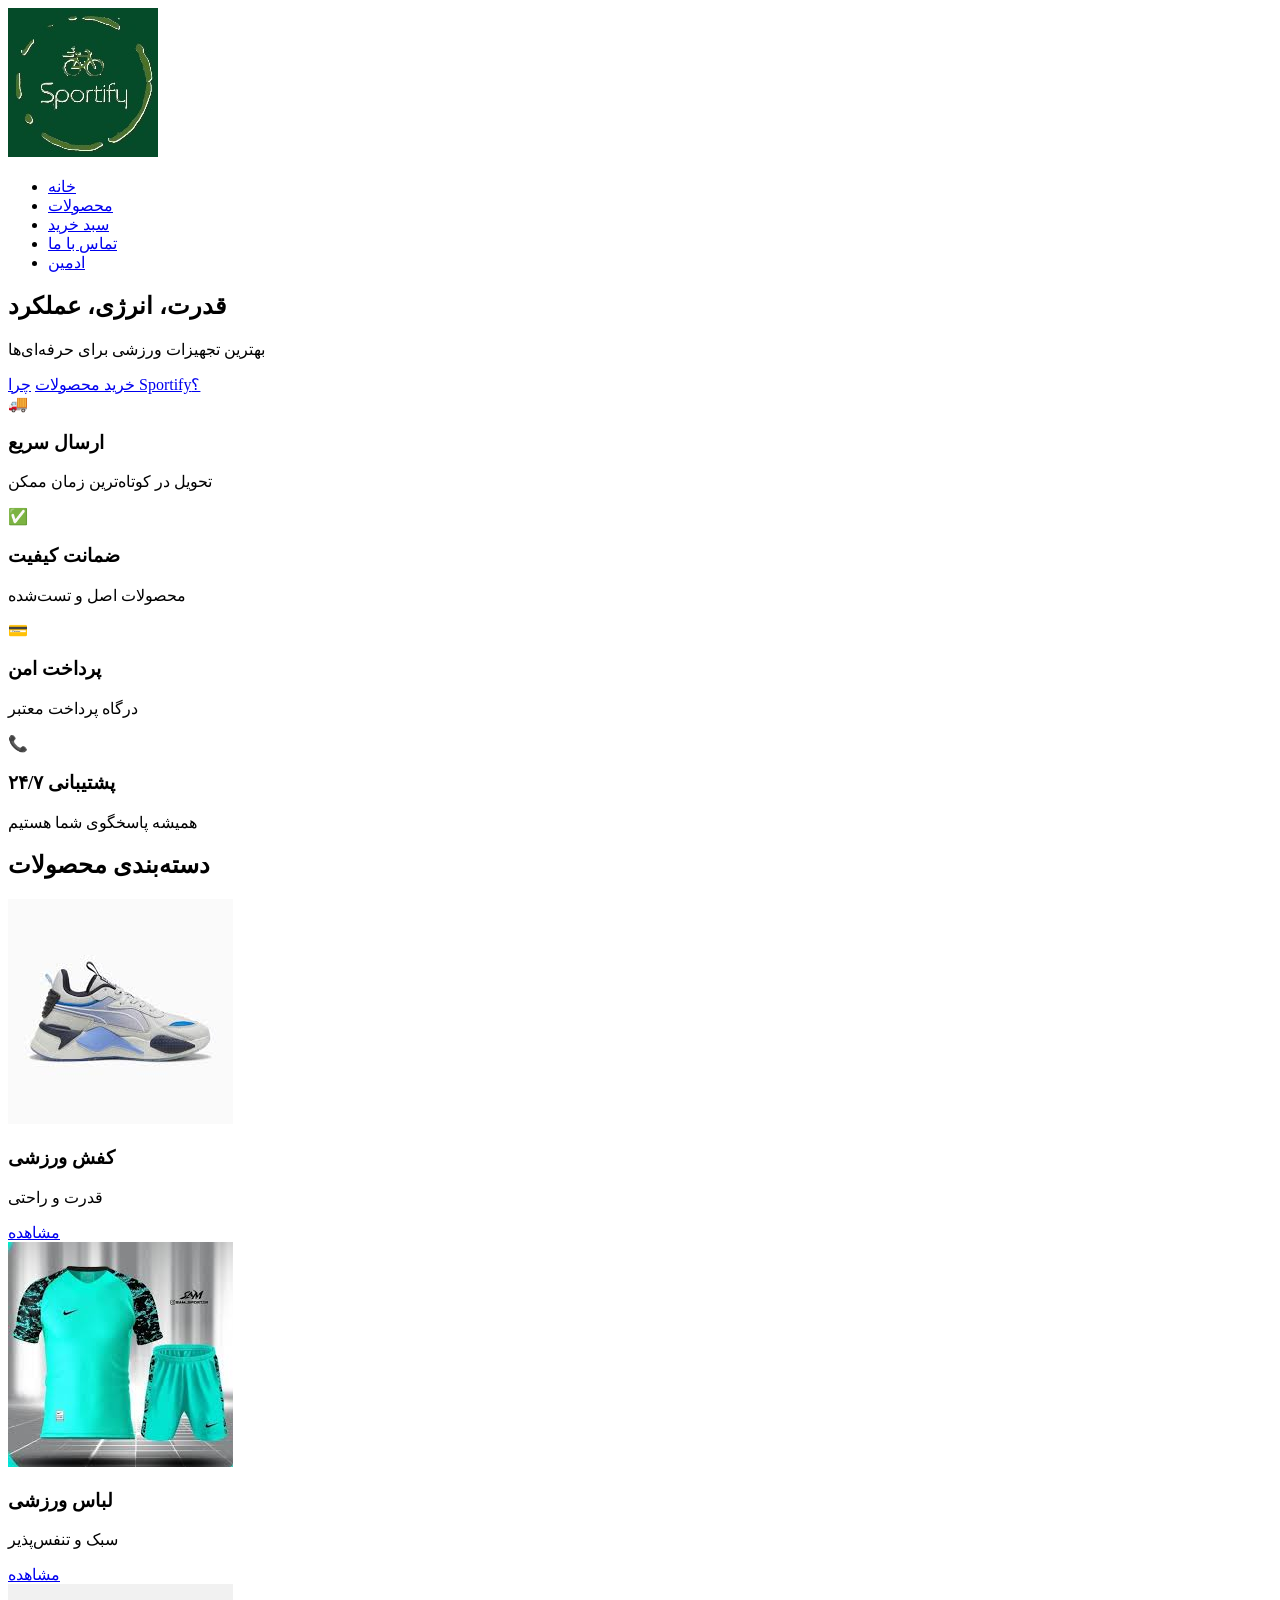
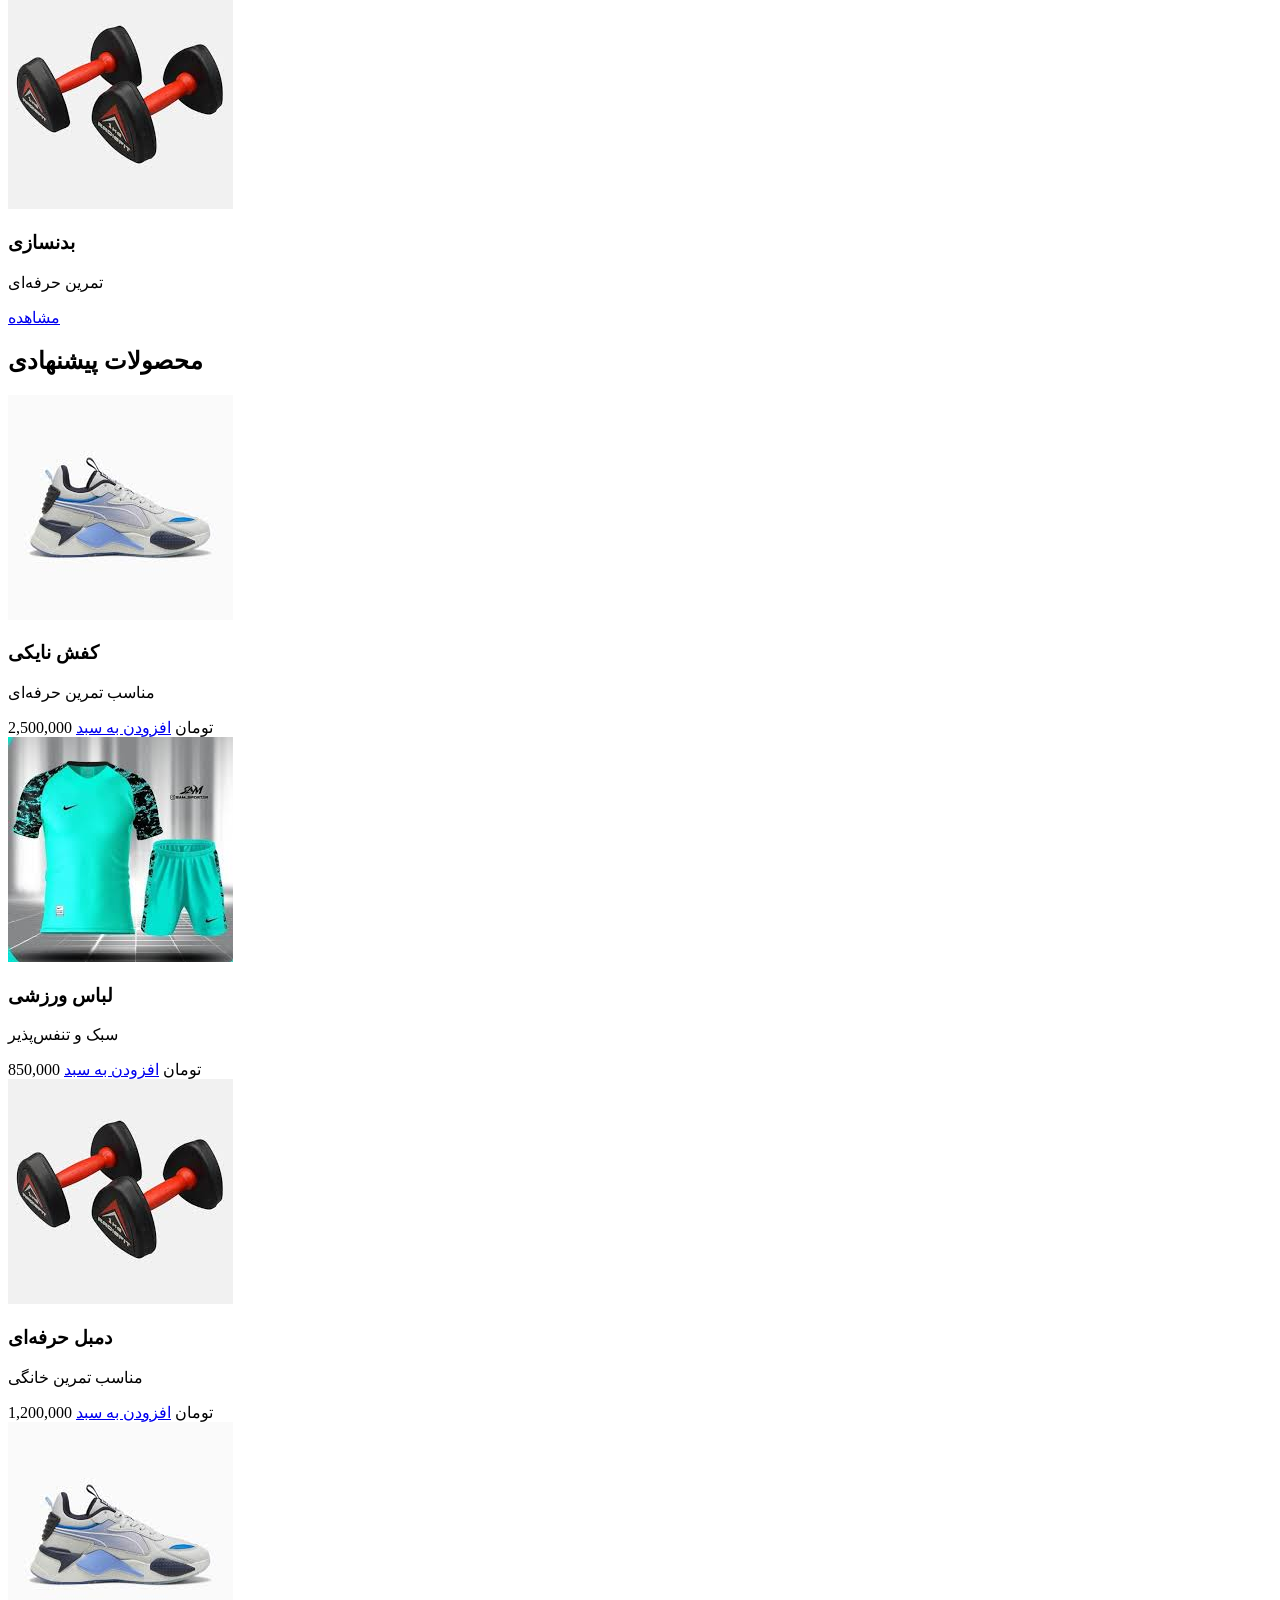
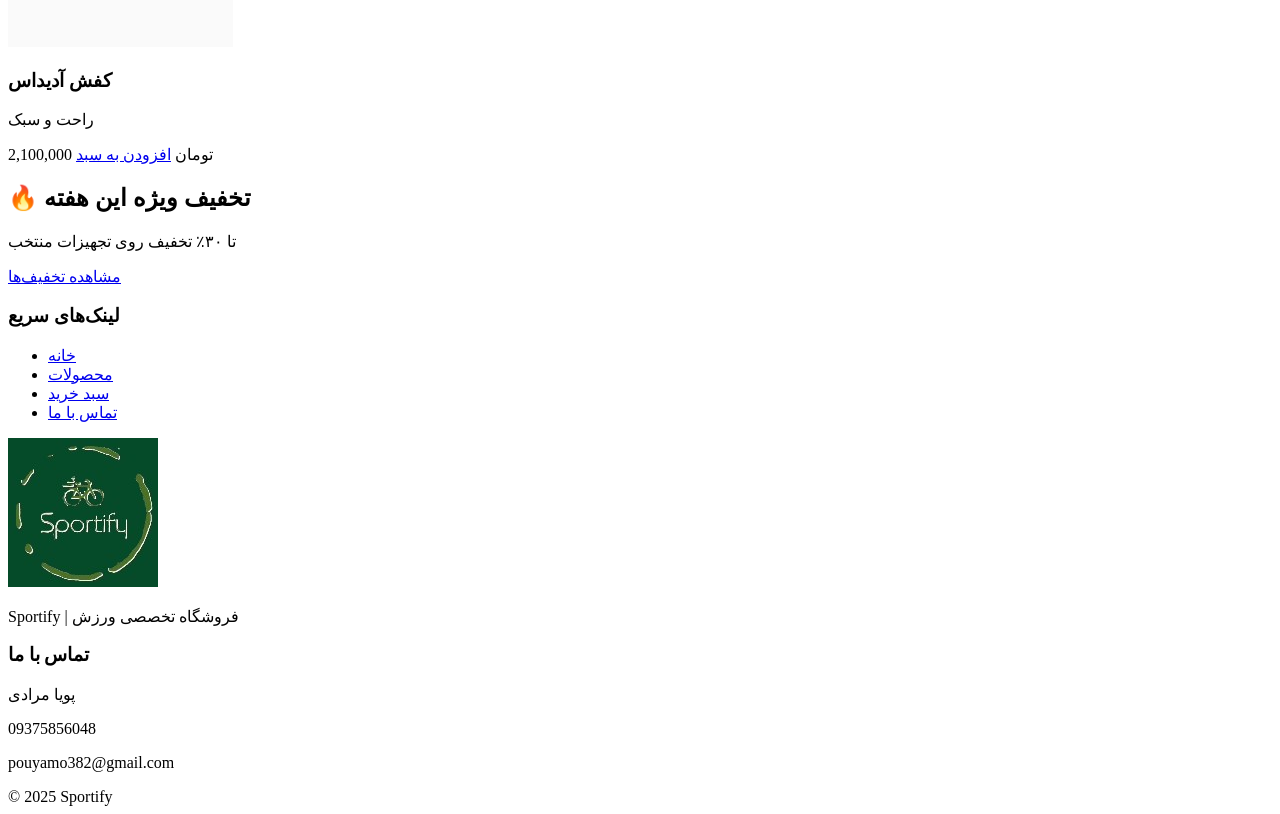
==== commit 4546a108: "Update index.html" ====
--- a/index.html
+++ b/index.html
@@ -5,8 +5,12 @@
   <meta name="viewport" content="width=device-width, initial-scale=1.0">
   <title>فروشگاه ورزشی | Sportify</title>
 
-  <link rel="stylesheet" href="assets/css/style.css">
-  <link rel="stylesheet" href="assets/css/light.css">
+<link rel="stylesheet" href="assets/css/main.css">
+
+
+
+  <!-- استایل اختصاصی صفحه اصلی -->
+  <link rel="stylesheet" href="assets/css/home.css">
 
   <link rel="preconnect" href="https://fonts.googleapis.com">
   <link rel="preconnect" href="https://fonts.gstatic.com" crossorigin>
@@ -25,43 +29,126 @@
       <li><a href="product.html">محصولات</a></li>
       <li><a href="cart.html">سبد خرید</a></li>
       <li><a href="contact.html">تماس با ما</a></li>
+      <li><a href="panel.html">ادمین</a></li>
     </ul>
   </nav>
 </header>
 
-<section class="hero">
-  <div class="overlay"></div>
-  <div class="hero-content">
-    <h1>ورزش با انرژی و قدرت</h1>
-    <p>تجربه خرید بهترین تجهیزات ورزشی</p>
-    <a href="product.html" class="md-btn md-filled md-medium">مشاهده محصولات</a>
+<!-- HERO -->
+<section class="home-hero">
+  <div class="home-hero-overlay"></div>
+  <div class="home-hero-content">
+    <h1>قدرت، انرژی، عملکرد</h1>
+    <p>بهترین تجهیزات ورزشی برای حرفه‌ای‌ها</p>
+    <div class="home-hero-actions">
+      <a href="product.html" class="md-btn md-filled md-large">خرید محصولات</a>
+      <a href="#features" class="md-btn md-outlined md-large">چرا Sportify؟</a>
+    </div>
   </div>
 </section>
 
+<!-- FEATURES -->
+<section class="home-features" id="features">
+  <div class="home-feature">
+    <span>🚚</span>
+    <h3>ارسال سریع</h3>
+    <p>تحویل در کوتاه‌ترین زمان ممکن</p>
+  </div>
+
+  <div class="home-feature">
+    <span>✅</span>
+    <h3>ضمانت کیفیت</h3>
+    <p>محصولات اصل و تست‌شده</p>
+  </div>
+
+  <div class="home-feature">
+    <span>💳</span>
+    <h3>پرداخت امن</h3>
+    <p>درگاه پرداخت معتبر</p>
+  </div>
+
+  <div class="home-feature">
+    <span>📞</span>
+    <h3>پشتیبانی ۲۴/۷</h3>
+    <p>همیشه پاسخگوی شما هستیم</p>
+  </div>
+</section>
+
+<!-- CATEGORIES -->
 <section class="categories">
   <h2>دسته‌بندی محصولات</h2>
   <div class="category-cards">
     <div class="category-card md-card md-card-elevated">
-      <img src="assets/images/x.jpg" alt="کفش ورزشی">
+      <img src="assets/images/x.jpg">
       <h3>کفش ورزشی</h3>
-      <p>کفش‌های حرفه‌ای تمرین</p>
-      <a href="product.html" class="md-btn md-tonal md-small">مشاهده بیشتر</a>
+      <p>قدرت و راحتی</p>
+      <a href="product.html" class="md-btn md-tonal md-small">مشاهده</a>
     </div>
 
     <div class="category-card md-card md-card-elevated">
-      <img src="assets/images/sport.jpg" alt="لباس ورزشی">
+      <img src="assets/images/sport.jpg">
       <h3>لباس ورزشی</h3>
-      <p>لباس‌های سبک و مدرن</p>
-      <a href="product.html" class="md-btn md-tonal md-small">مشاهده بیشتر</a>
+      <p>سبک و تنفس‌پذیر</p>
+      <a href="product.html" class="md-btn md-tonal md-small">مشاهده</a>
     </div>
 
     <div class="category-card md-card md-card-elevated">
-      <img src="assets/images/b.jpg" alt="لوازم بدنسازی">
-      <h3>لوازم بدنسازی</h3>
-      <p>تمرین خانگی و حرفه‌ای</p>
-      <a href="product.html" class="md-btn md-tonal md-small">مشاهده بیشتر</a>
+      <img src="assets/images/b.jpg">
+      <h3>بدنسازی</h3>
+      <p>تمرین حرفه‌ای</p>
+      <a href="product.html" class="md-btn md-tonal md-small">مشاهده</a>
     </div>
   </div>
+</section>
+<!-- PRODUCT SLIDER -->
+<section class="home-product-slider">
+  <h2>محصولات پیشنهادی</h2>
+
+  <div class="slider-wrapper">
+    <div class="slider-track">
+
+      <div class="product-card md-card md-card-elevated">
+        <img src="assets/images/x.jpg">
+        <h3>کفش نایکی</h3>
+        <p>مناسب تمرین حرفه‌ای</p>
+        <span class="price">2,500,000 تومان</span>
+        <a href="product.html" class="md-btn md-filled md-small">افزودن به سبد</a>
+      </div>
+
+      <div class="product-card md-card md-card-elevated">
+        <img src="assets/images/sport.jpg">
+        <h3>لباس ورزشی</h3>
+        <p>سبک و تنفس‌پذیر</p>
+        <span class="price">850,000 تومان</span>
+        <a href="product.html" class="md-btn md-filled md-small">افزودن به سبد</a>
+      </div>
+
+      <div class="product-card md-card md-card-elevated">
+        <img src="assets/images/b.jpg">
+        <h3>دمبل حرفه‌ای</h3>
+        <p>مناسب تمرین خانگی</p>
+        <span class="price">1,200,000 تومان</span>
+        <a href="product.html" class="md-btn md-filled md-small">افزودن به سبد</a>
+      </div>
+
+      <div class="product-card md-card md-card-elevated">
+        <img src="assets/images/x.jpg">
+        <h3>کفش آدیداس</h3>
+        <p>راحت و سبک</p>
+        <span class="price">2,100,000 تومان</span>
+        <a href="product.html" class="md-btn md-filled md-small">افزودن به سبد</a>
+      </div>
+
+    </div>
+  </div>
+</section>
+
+
+<!-- DISCOUNT -->
+<section class="home-discount">
+  <h2>🔥 تخفیف ویژه این هفته</h2>
+  <p>تا ۳۰٪ تخفیف روی تجهیزات منتخب</p>
+  <a href="product.html" class="md-btn md-filled md-large">مشاهده تخفیف‌ها</a>
 </section>
 
 <footer>
@@ -78,7 +165,7 @@
 
     <div class="footer-logo-container">
       <img src="assets/logo/logonomy-1763446210430.jpeg" class="footer-logo">
-      <p class="footer-logo-text">Sportify ارائه‌دهنده بهترین محصولات ورزشی</p>
+      <p class="footer-logo-text">Sportify | فروشگاه تخصصی ورزش</p>
     </div>
 
     <div class="footer-about">
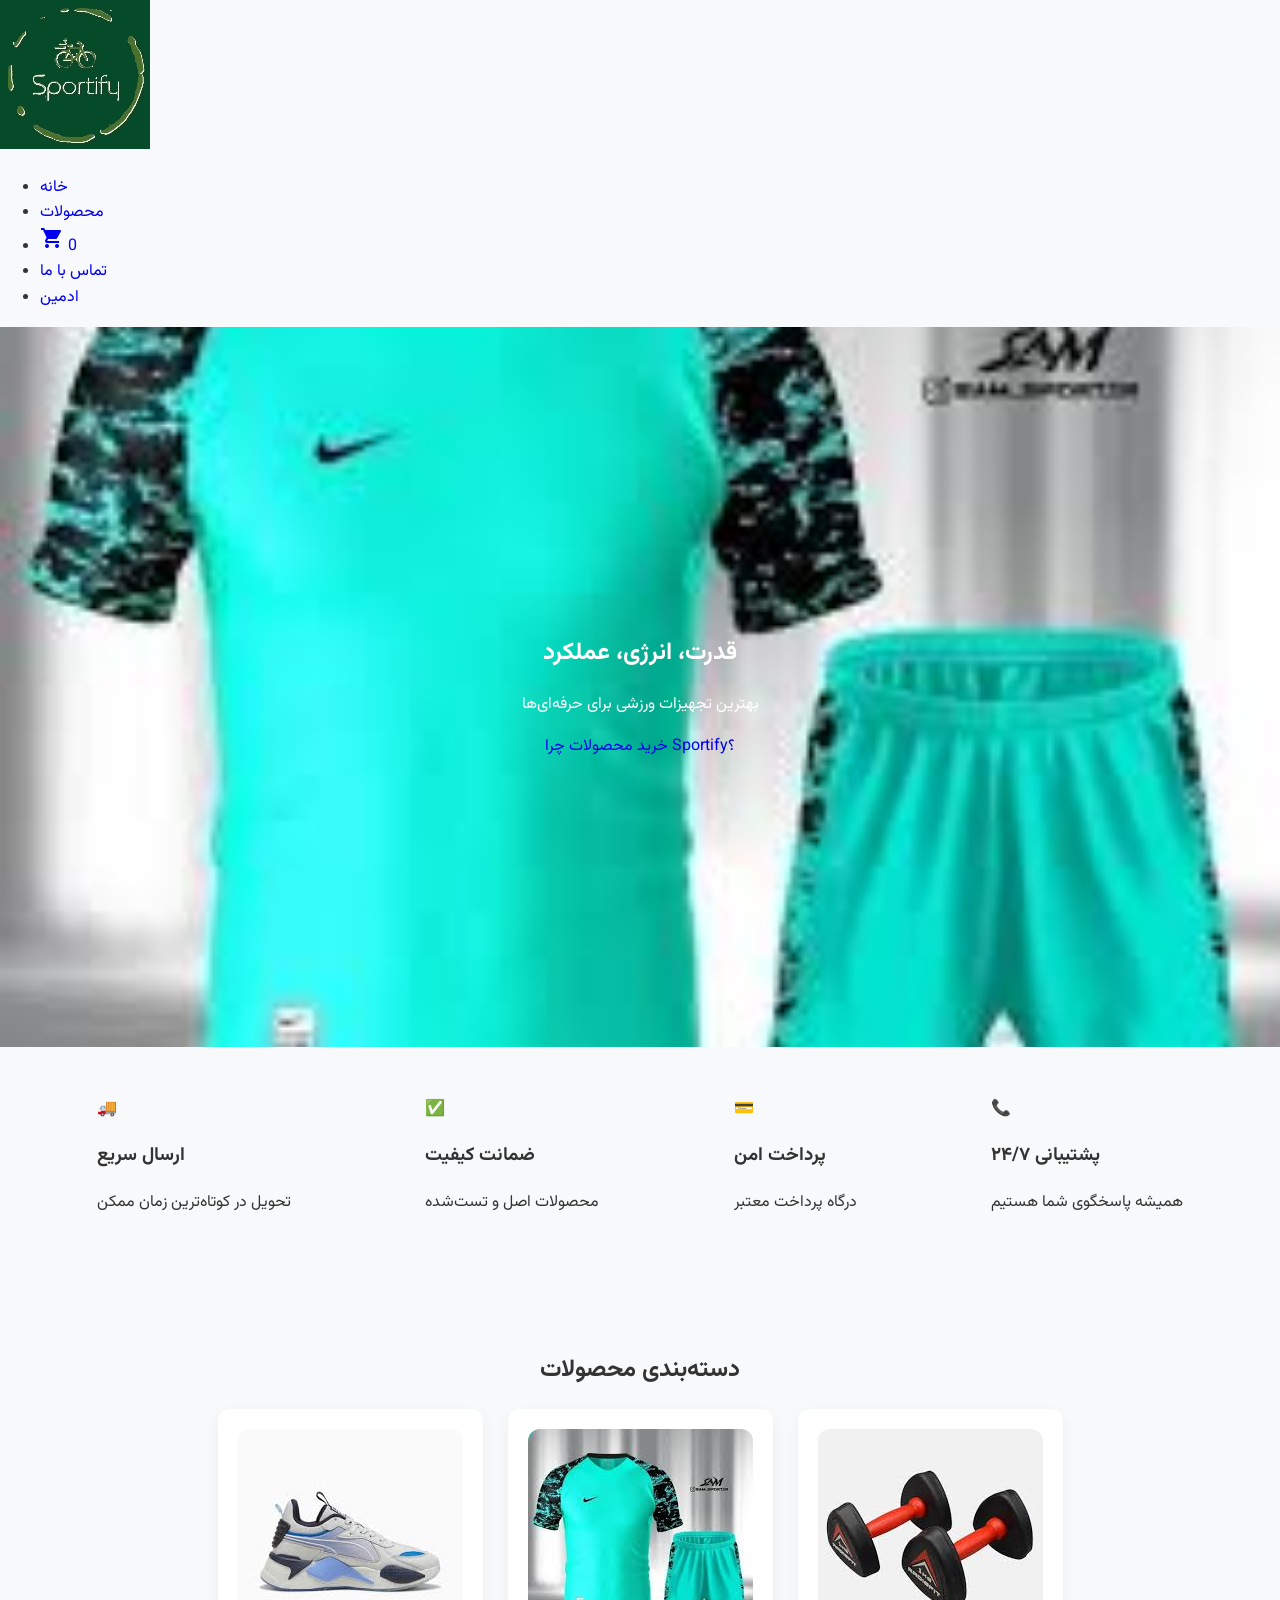
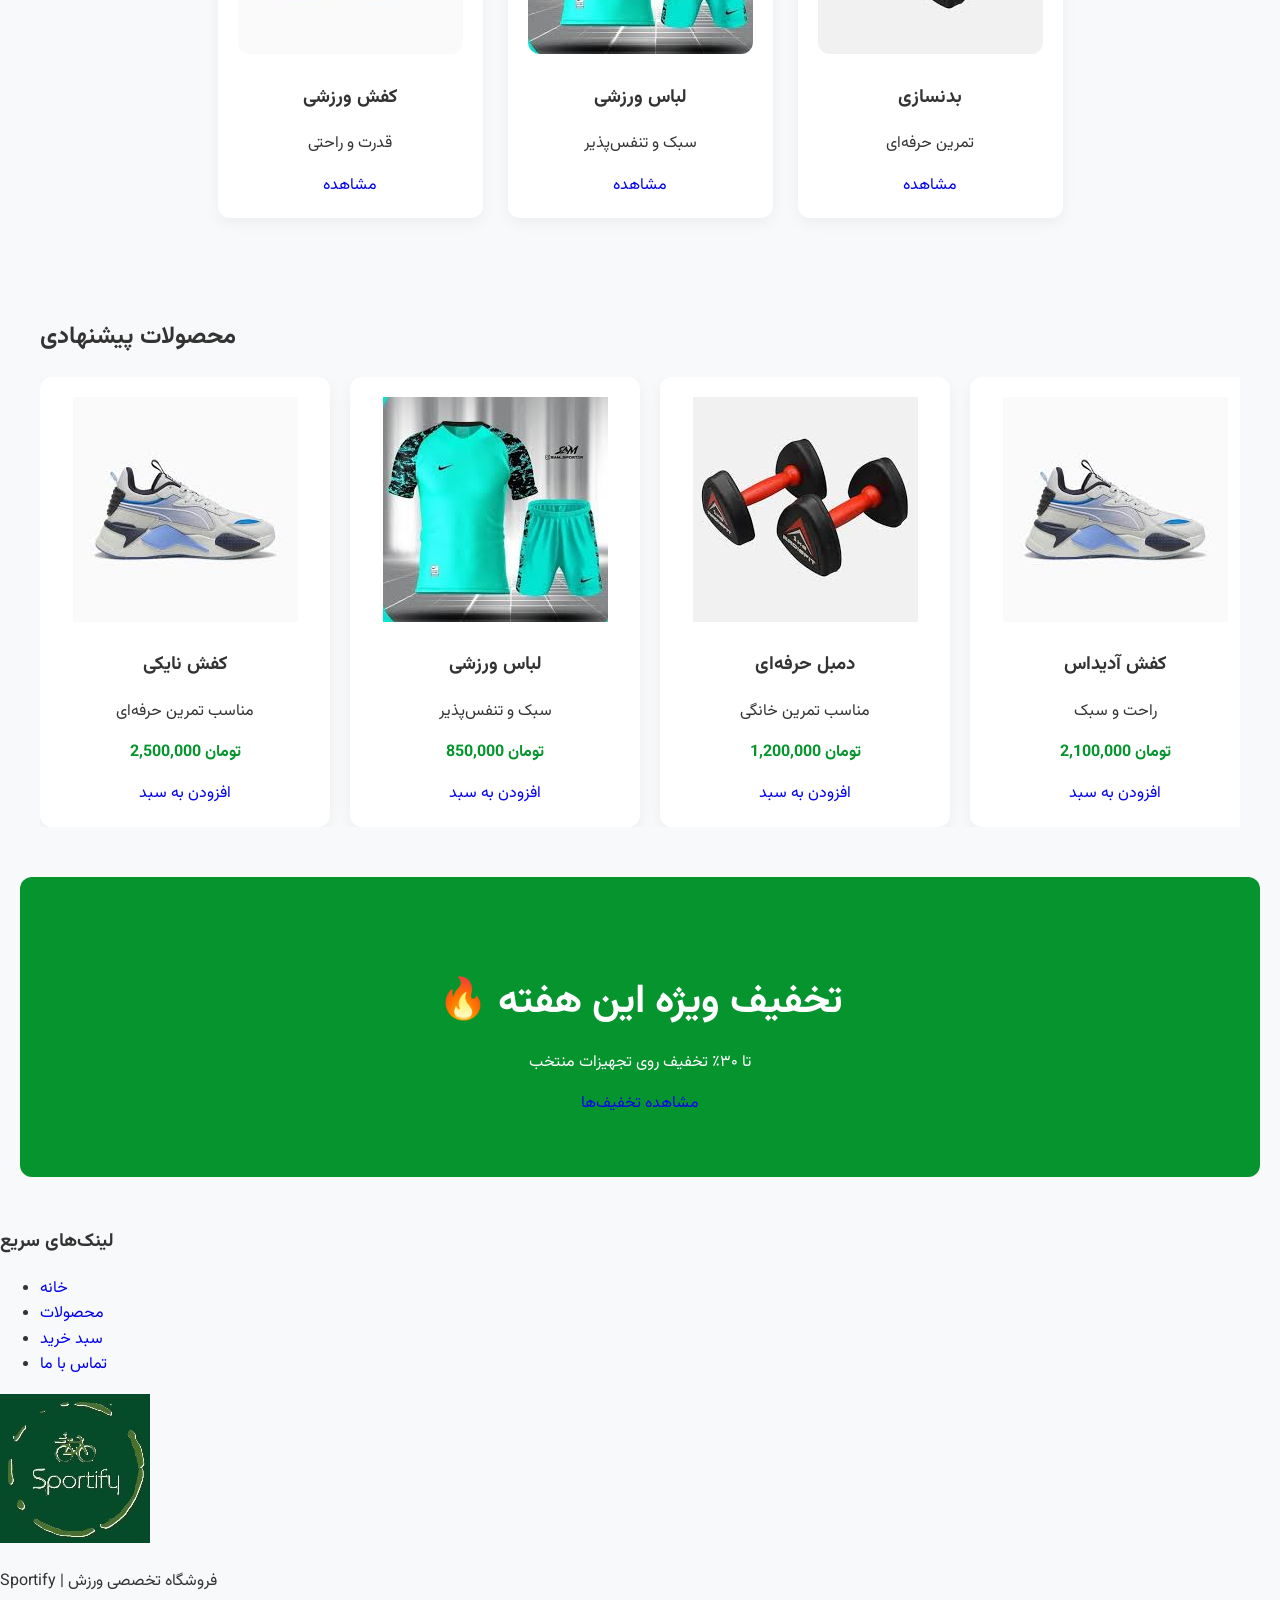
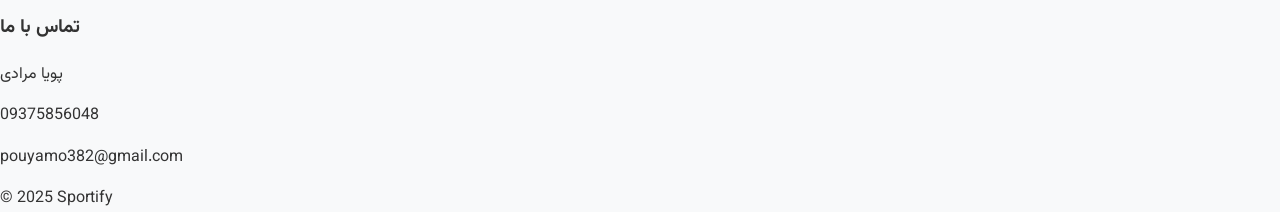
==== commit 7c5329c7: "Update index.html" ====
--- a/index.html
+++ b/index.html
@@ -15,6 +15,9 @@
   <link rel="preconnect" href="https://fonts.googleapis.com">
   <link rel="preconnect" href="https://fonts.gstatic.com" crossorigin>
   <link href="https://fonts.googleapis.com/css2?family=Vazirmatn:wght@100..900&display=swap" rel="stylesheet">
+  <link href="https://fonts.googleapis.com/icon?family=Material+Icons" rel="stylesheet"> <!-- اضافه برای آیکن‌ها -->
+
+  <script src="assets/js/index.js" defer></script> <!-- JS جدید برای این صفحه -->
 </head>
 <body>
 
@@ -27,7 +30,12 @@
     <ul class="nav-menu">
       <li><a href="index.html" class="active">خانه</a></li>
       <li><a href="product.html">محصولات</a></li>
-      <li><a href="cart.html">سبد خرید</a></li>
+      <li>
+        <a href="cart.html" class="cart-icon">
+          <i class="material-icons">shopping_cart</i> <!-- آیکن سبد خرید -->
+          <span class="md-badge md-badge-large" id="cart-count">0</span> <!-- Badge large برای تعداد -->
+        </a>
+      </li>
       <li><a href="contact.html">تماس با ما</a></li>
       <li><a href="panel.html">ادمین</a></li>
     </ul>
--- a/assets/css/home.css
+++ b/assets/css/home.css
@@ -0,0 +1,197 @@
+/* ===== Global ===== */
+body {
+  font-family: 'Vazirmatn', sans-serif;
+  margin: 0;
+  padding: 0;
+  background-color: #f8f9fa;
+  color: #333;
+  line-height: 1.6;
+}
+
+a {
+  text-decoration: none;
+  transition: all 0.3s ease;
+}
+
+
+/* ===== HERO ===== */
+.home-hero {
+  position: relative;
+  height: 80vh;
+  background: url('../images/sport.jpg') center/cover no-repeat;
+  display: flex;
+  align-items: center;
+  justify-content: center;
+  text-align: center;
+  color: #fff;
+}
+
+.home-hero .overlay {
+  position: absolute;
+  inset: 0;
+  background: rgba(5, 74, 41, 0.7);
+}
+
+.hero-content h1 {
+  font-size: 3rem;
+  margin-bottom: 15px;
+}
+
+.hero-content p {
+  font-size: 1.3rem;
+  margin-bottom: 25px;
+}
+
+.hero-buttons .btn {
+  margin: 0 10px;
+}
+
+/* ===== Buttons ===== */
+.btn {
+  padding: 12px 25px;
+  border-radius: 8px;
+  font-weight: 500;
+  cursor: pointer;
+}
+
+.btn-primary {
+  background-color: #05942d;
+  color: #fff;
+}
+
+.btn-primary:hover {
+  background-color: #046f1d;
+}
+
+.btn-outline {
+  border: 2px solid #fff;
+  color: #fff;
+  background: transparent;
+}
+
+.btn-outline:hover {
+  background: #fff;
+  color: #05942d;
+}
+
+.btn-secondary {
+  background-color: #e6f4ea;
+  color: #05942d;
+}
+
+.btn-secondary:hover {
+  background-color: #d1eed7;
+}
+
+/* ===== Features ===== */
+.home-features {
+  display: flex;
+  justify-content: space-around;
+  max-width: 1200px;
+  margin: 50px auto;
+  flex-wrap: wrap;
+  gap: 20px;
+}
+
+.feature-card {
+  background: #fff;
+  flex: 1 1 200px;
+  padding: 25px;
+  border-radius: 12px;
+  box-shadow: 0 5px 15px rgba(0,0,0,0.05);
+  transition: transform 0.3s ease;
+}
+
+.feature-card:hover {
+  transform: translateY(-5px);
+}
+
+.feature-card h3 {
+  margin: 15px 0 10px;
+  color: #05942d;
+}
+
+/* ===== Categories ===== */
+.categories {
+  text-align: center;
+  padding: 50px 20px;
+}
+
+.category-cards {
+  display: flex;
+  justify-content: center;
+  gap: 25px;
+  flex-wrap: wrap;
+}
+
+.category-card {
+  background: #fff;
+  border-radius: 12px;
+  padding: 20px;
+  box-shadow: 0 5px 15px rgba(0,0,0,0.05);
+  transition: transform 0.3s ease;
+  max-width: 250px;
+}
+
+.category-card img {
+  width: 100%;
+  border-radius: 12px;
+}
+
+.category-card:hover {
+  transform: translateY(-5px);
+}
+
+/* ===== Product Slider ===== */
+.home-product-slider {
+  max-width: 1200px;
+  margin: 50px auto;
+  padding: 0 20px;
+}
+
+.slider-wrapper {
+  overflow-x: auto;
+}
+
+.slider-track {
+  display: flex;
+  gap: 20px;
+}
+
+.product-card {
+  background: #fff;
+  min-width: 250px;
+  border-radius: 12px;
+  padding: 20px;
+  box-shadow: 0 5px 15px rgba(0,0,0,0.05);
+  flex-shrink: 0;
+  text-align: center;
+  transition: transform 0.3s ease;
+}
+
+.product-card:hover {
+  transform: translateY(-5px);
+}
+
+.product-card .price {
+  display: block;
+  margin: 15px 0;
+  font-weight: 700;
+  color: #05942d;
+}
+
+/* ===== Discount Section ===== */
+.home-discount {
+  background: #05942d;
+  color: #fff;
+  text-align: center;
+  padding: 60px 20px;
+  border-radius: 12px;
+  margin: 50px 20px;
+}
+
+.home-discount h2 {
+  font-size: 2.5rem;
+  margin-bottom: 15px;
+}
+
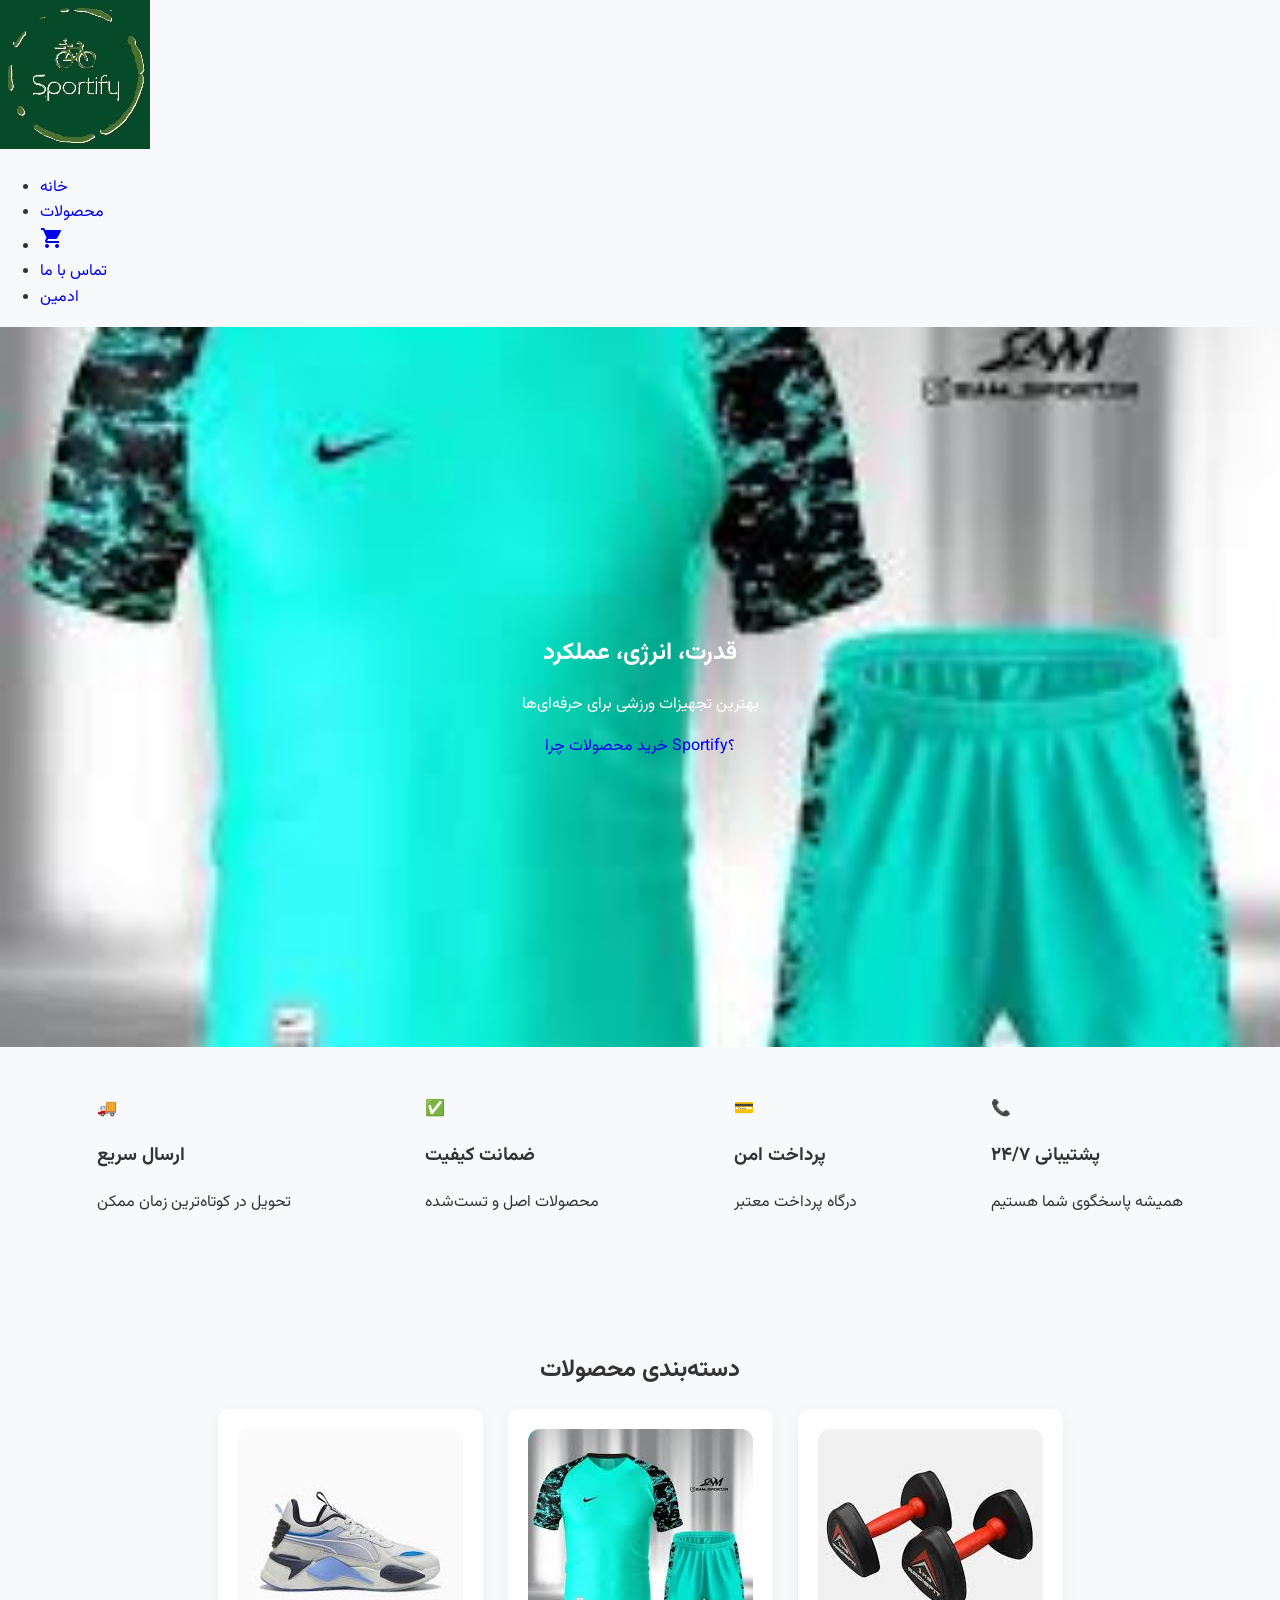
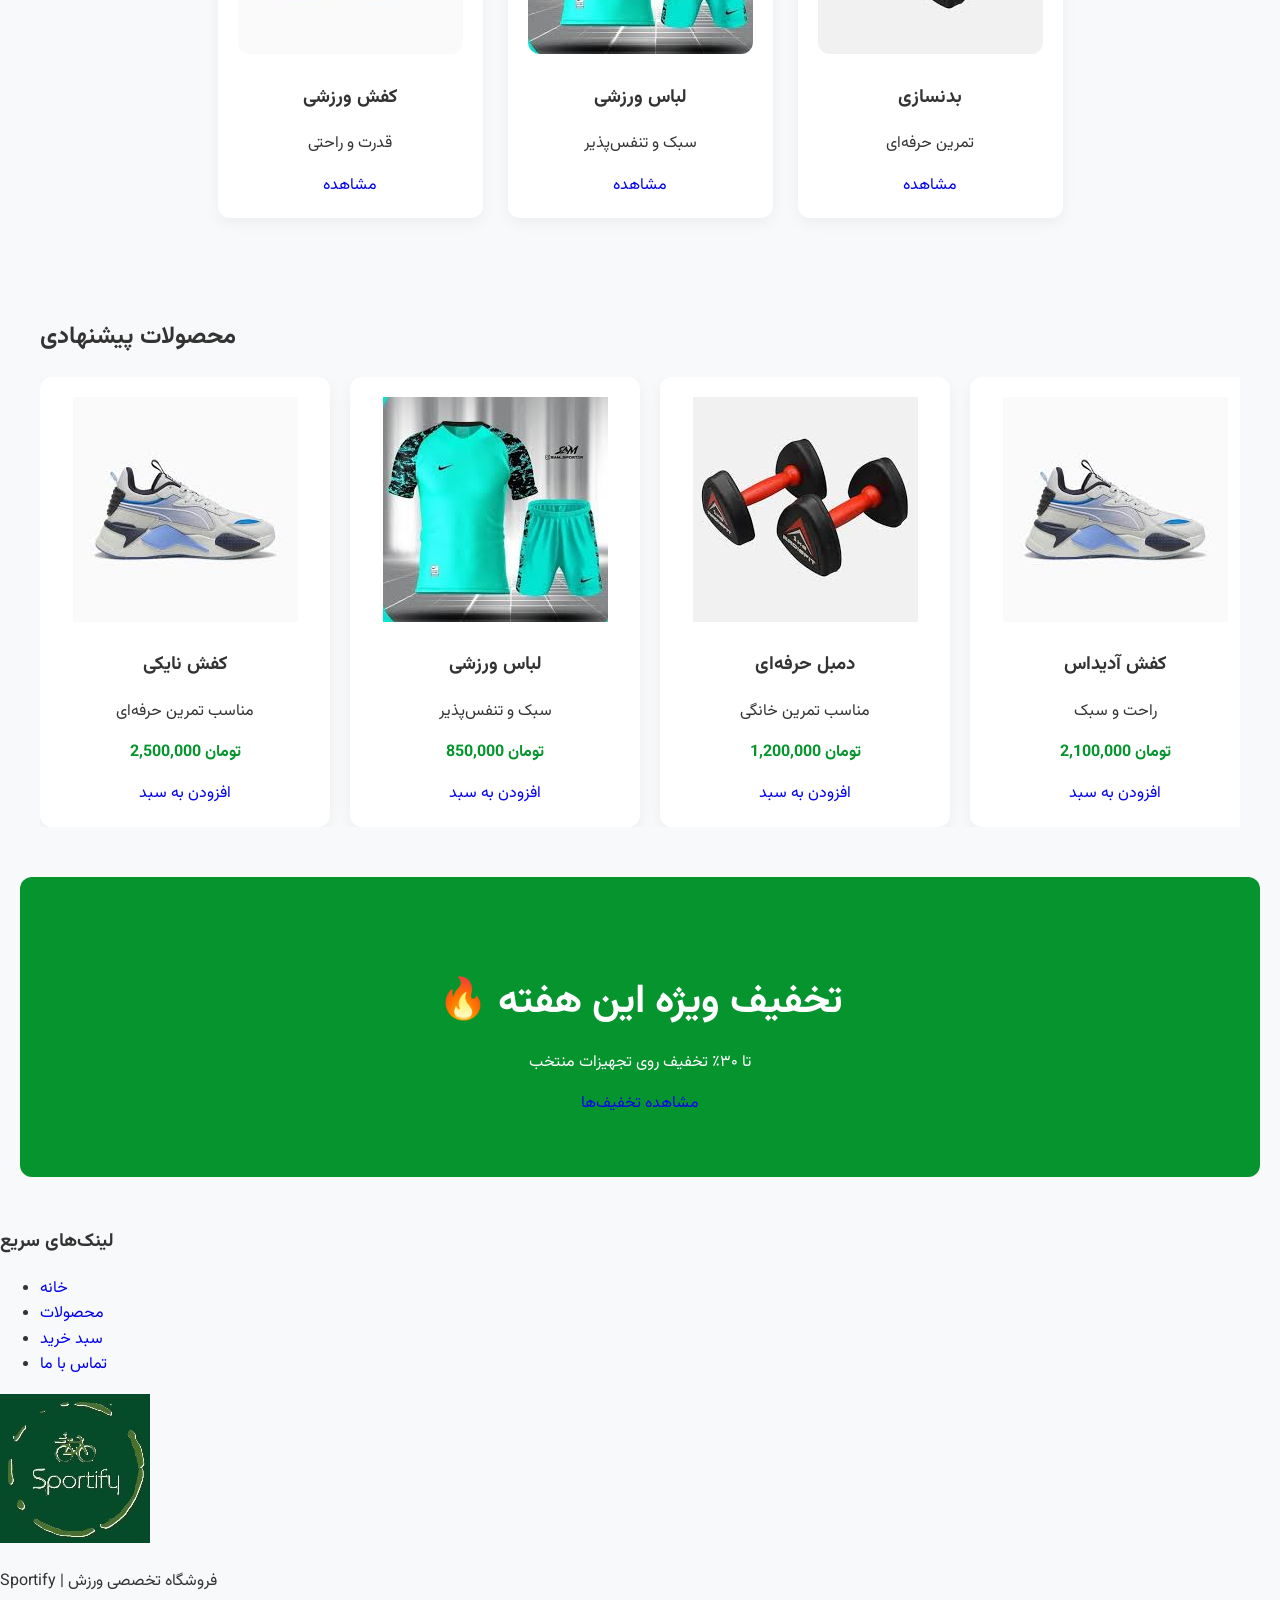
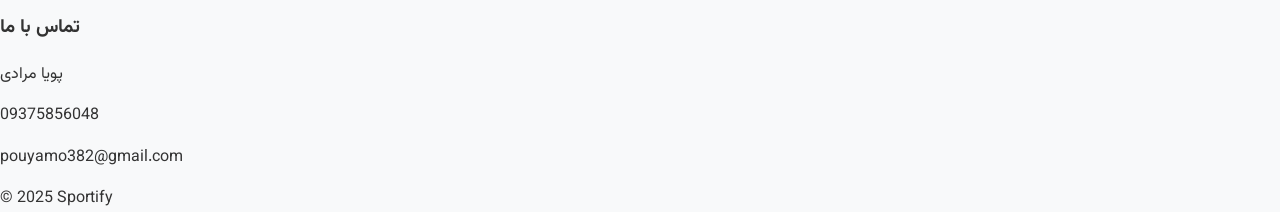
==== commit 5ba57635: "Update index.html" ====
--- a/index.html
+++ b/index.html
@@ -17,7 +17,7 @@
   <link href="https://fonts.googleapis.com/css2?family=Vazirmatn:wght@100..900&display=swap" rel="stylesheet">
   <link href="https://fonts.googleapis.com/icon?family=Material+Icons" rel="stylesheet"> <!-- اضافه برای آیکن‌ها -->
 
-  <script src="assets/js/index.js" defer></script> <!-- JS جدید برای این صفحه -->
+  <script src="assets/java/index.js" defer></script> <!-- JS جدید برای این صفحه -->
 </head>
 <body>
 
@@ -189,3 +189,4 @@
 
 </body>
 </html>
+
